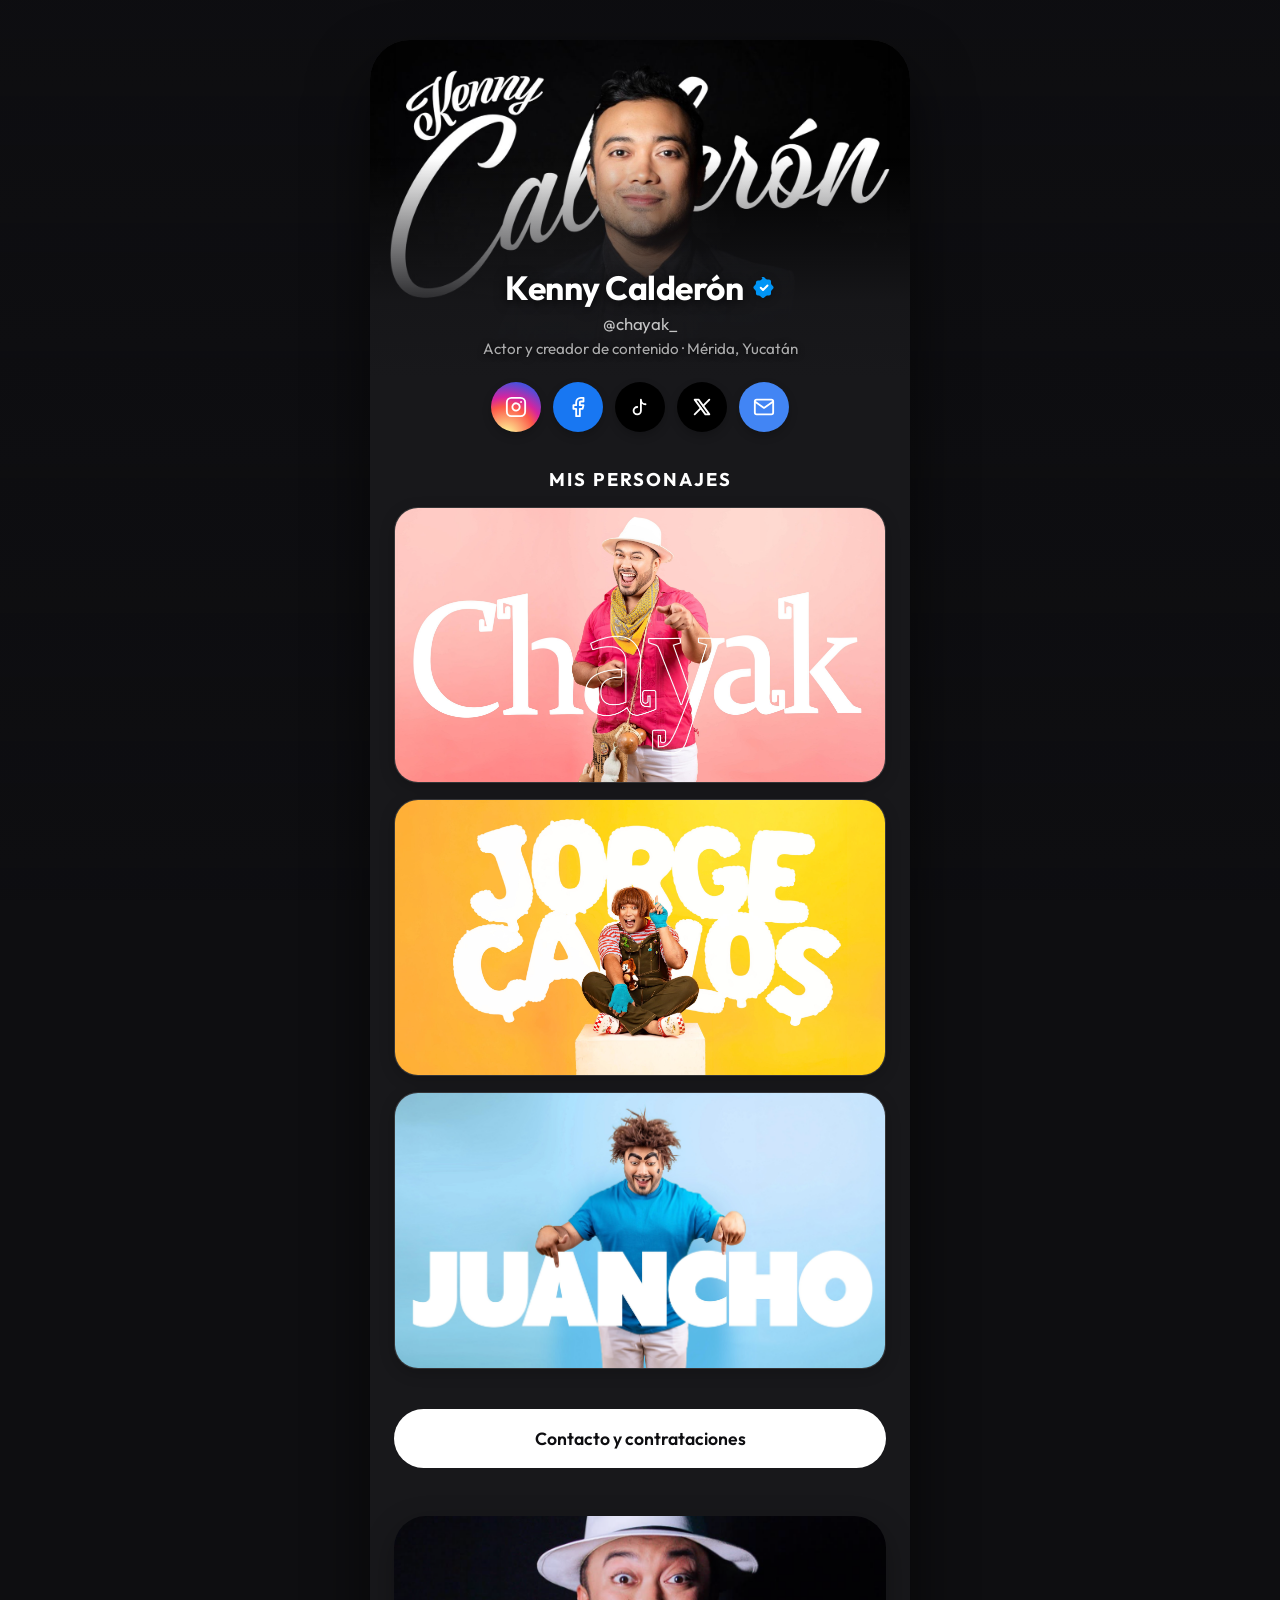
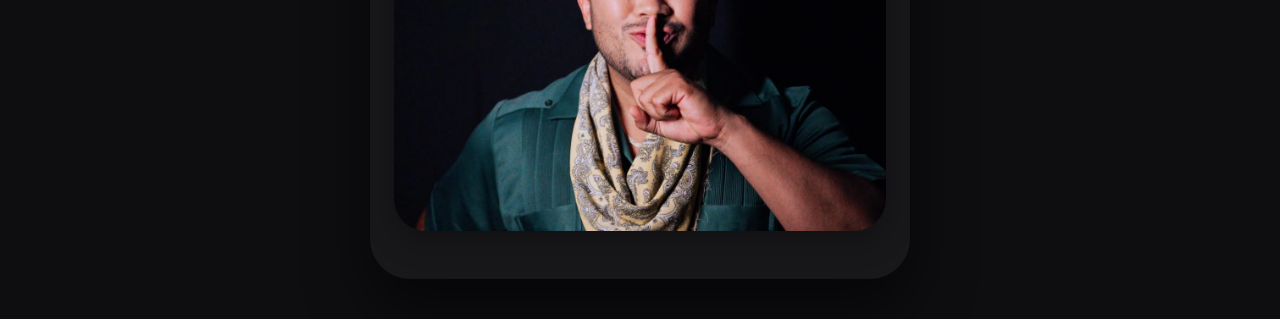
==== index.html @ c3acc72b "Primera versión de LandingKenny" ====
<!DOCTYPE html>
<html lang="es">

<head>
    <meta charset="UTF-8">
    <meta name="viewport" content="width=device-width, initial-scale=1.0">
    <title>Kenny Calderón - Actor</title>
    <meta name="description"
        content="Kenny Calderón, actor de Mérida, Yucatán. Conoce a sus personajes: Chayak, Jorge Carlos y Juancho.">
    <link rel="stylesheet" href="style.css">
</head>

<body>
    <div class="background-blur"></div>
    <div class="background-overlay"></div>

    <main class="container">
        <!-- Portada -->
        <header class="hero">
            <div class="hero-image-container">
                <img src="images/kenny.jpeg" alt="Kenny Calderón" class="hero-image">
                <div class="hero-gradient"></div>
                <div class="hero-text">
                    <h1>
                        Kenny Calderón
                        <span class="verified-badge" title="Verificado" aria-label="Verificado">
                            <svg viewBox="0 0 24 24" fill="none" xmlns="http://www.w3.org/2000/svg">
                                <path fill-rule="evenodd" clip-rule="evenodd"
                                    d="M10.521 2.623a2.1 2.1 0 012.958 0l1.192 1.18c.414.41.98.643 1.564.643h1.684a2.1 2.1 0 012.1 2.1v1.684c0 .584.233 1.15.643 1.564l1.18 1.192a2.1 2.1 0 010 2.958l-1.18 1.192a2.215 2.215 0 00-.643 1.564v1.684a2.1 2.1 0 01-2.1 2.1h-1.684a2.215 2.215 0 00-1.564.643l-1.192 1.18a2.1 2.1 0 01-2.958 0l-1.192-1.18a2.215 2.215 0 00-1.564-.643H7.042a2.1 2.1 0 01-2.1-2.1v-1.684a2.215 2.215 0 00-.643-1.564l-1.18-1.192a2.1 2.1 0 010-2.958l1.18-1.192a2.215 2.215 0 00.643-1.564V7.547a2.1 2.1 0 012.1-2.1h1.684c.584 0 1.15-.233 1.564-.643l1.192-1.18z"
                                    fill="#0095F6" />
                                <path d="M9.75 12.75l2.25 2.25 4.5-4.5" stroke="#ffffff" stroke-width="2"
                                    stroke-linecap="round" stroke-linejoin="round" />
                            </svg>
                        </span>
                    </h1>
                    <a href="https://www.instagram.com/chayak_/" target="_blank" rel="noopener noreferrer"
                        class="hero-handle">@chayak_</a>
                    <p class="hero-subtitle">Actor y creador de contenido &middot; Mérida, Yucatán</p>
                </div>
            </div>
        </header>

        <!-- Redes y Contacto -->
        <div class="content-wrapper">
            <section class="social-links" aria-label="Redes sociales">
                <a href="https://www.instagram.com/chayak_/" target="_blank" rel="noopener noreferrer"
                    aria-label="Instagram" class="social-icon instagram">
                    <svg viewBox="0 0 24 24" fill="none" stroke="currentColor" stroke-width="2" stroke-linecap="round"
                        stroke-linejoin="round">
                        <rect x="2" y="2" width="20" height="20" rx="5" ry="5"></rect>
                        <path d="M16 11.37A4 4 0 1 1 12.63 8 4 4 0 0 1 16 11.37z"></path>
                        <line x1="17.5" y1="6.5" x2="17.51" y2="6.5"></line>
                    </svg>
                </a>
                <a href="https://www.facebook.com/kenny.calderon.71" target="_blank" rel="noopener noreferrer"
                    aria-label="Facebook" class="social-icon facebook">
                    <svg viewBox="0 0 24 24" fill="none" stroke="currentColor" stroke-width="2" stroke-linecap="round"
                        stroke-linejoin="round">
                        <path d="M18 2h-3a5 5 0 0 0-5 5v3H7v4h3v8h4v-8h3l1-4h-4V7a1 1 0 0 1 1-1h3z"></path>
                    </svg>
                </a>
                <a href="https://www.tiktok.com/@chayak_" target="_blank" rel="noopener noreferrer" aria-label="TikTok"
                    class="social-icon tiktok">
                    <svg viewBox="0 0 24 24" fill="none" stroke="currentColor" stroke-width="2" stroke-linecap="round"
                        stroke-linejoin="round">
                        <path d="M9 12a4 4 0 1 0 4 4V4a5 5 0 0 0 5 5"></path>
                    </svg>
                </a>
                <a href="https://x.com/chayak_" target="_blank" rel="noopener noreferrer" aria-label="X (Twitter)"
                    class="social-icon x-twitter">
                    <svg viewBox="0 0 24 24" fill="none" stroke="currentColor" stroke-width="2" stroke-linecap="round"
                        stroke-linejoin="round">
                        <path d="M4 4l11.733 16h4.267l-11.733 -16z"></path>
                        <path d="M4 20l6.768 -6.768m2.46 -2.46l6.772 -6.772"></path>
                    </svg>
                </a>
                <a href="mailto:kenny.calderon.rodriguez53@gmail.com" aria-label="Correo electrónico"
                    class="social-icon email">
                    <svg viewBox="0 0 24 24" fill="none" stroke="currentColor" stroke-width="2" stroke-linecap="round"
                        stroke-linejoin="round">
                        <path d="M4 4h16c1.1 0 2 .9 2 2v12c0 1.1-.9 2-2 2H4c-1.1 0-2-.9-2-2V6c0-1.1.9-2 2-2z"></path>
                        <polyline points="22,6 12,13 2,6"></polyline>
                    </svg>
                </a>
            </section>


            <!-- Personajes -->
            <section class="characters">
                <h2>Mis personajes</h2>

                <div class="character-list">
                    <!-- Chayak -->
                    <a href="chayak.html" class="character-card chayak-card" aria-label="Ver personaje Chayak">
                        <img src="images/chayak.jpeg" alt="Chayak" class="character-image chayak-image">
                        <div class="chayak-shine"></div>
                    </a>

                    <!-- Jorge Carlos -->
                    <a href="jorgecarlos.html" class="character-card" aria-label="Ver personaje Jorge Carlos">
                        <img src="images/jorgecarlos.jpeg" alt="Jorge Carlos" class="character-image">
                    </a>

                    <!-- Juancho -->
                    <a href="juancho.html" class="character-card" aria-label="Ver personaje Juancho">
                        <img src="images/juancho.jpeg" alt="Juancho" class="character-image">
                    </a>
                </div>
            </section>

            <!-- Contacto profesional -->
            <section class="contact-section">
                <a href="mailto:kenny.calderon.rodriguez53@gmail.com" class="btn-primary">Contacto y contrataciones</a>
            </section>


            <!-- Imagen Final -->
            <div class="final-image">
                <img src="images/papelera/final.JPEG" alt="Cierre">
            </div>
        </div>
    </main>


    <script src="script.js"></script>
</body>

</html>
---- style.css ----
@import url('https://fonts.googleapis.com/css2?family=Outfit:wght@300;400;600;700&family=Permanent+Marker&display=swap');

:root {
    --bg-color: #0e0e11;
    --container-bg: #18181b;
    --card-bg: rgba(255, 255, 255, 0.05);
    --card-border: rgba(255, 255, 255, 0.08);
    --text-primary: #ffffff;
    --text-secondary: rgba(255, 255, 255, 0.65);
    --transition-smooth: 0.3s cubic-bezier(0.4, 0, 0.2, 1);
}

* {
    margin: 0;
    padding: 0;
    box-sizing: border-box;
}

body {
    font-family: 'Outfit', sans-serif;
    background-color: var(--bg-color);
    color: var(--text-primary);
    min-height: 100vh;
    display: flex;
    justify-content: center;
    position: relative;
    overflow-x: hidden;
    -webkit-font-smoothing: antialiased;
}

/* Background effects */
.background-blur {
    position: fixed;
    top: -10%;
    left: -10%;
    width: 120%;
    height: 120%;
    background-image: url('images/principal.png');
    background-size: cover;
    background-position: center;
    filter: blur(80px) saturate(120%);
    opacity: 0.35;
    z-index: -2;
    transform: scale(1.1);
}

.background-overlay {
    position: fixed;
    top: 0;
    left: 0;
    width: 100%;
    height: 100%;
    background: linear-gradient(to bottom, rgba(14, 14, 17, 0.45), rgba(14, 14, 17, 0.95));
    z-index: -1;
}

.container {
    width: 100%;
    max-width: 540px;
    padding: 0;
    margin: 40px 0;
    display: flex;
    flex-direction: column;
    z-index: 1;
    background-color: var(--container-bg);
    border-radius: 40px;
    overflow: hidden;
    box-shadow: 0 30px 60px rgba(0, 0, 0, 0.6);
}

@media (max-width: 600px) {
    .container {
        margin: 0;
        border-radius: 0;
        min-height: 100vh;
    }
}

.content-wrapper {
    padding: 0 24px 48px;
    display: flex;
    flex-direction: column;
    gap: 32px;
}

/* Hero Section */
.hero {
    position: relative;
    width: 100%;
    animation: fadeUp 0.8s ease-out;
}

.hero-image-container {
    position: relative;
    width: 100%;
    aspect-ratio: 16 / 10;
    background-color: var(--container-bg);
    overflow: hidden;
}

.hero-image {
    width: 100%;
    height: 100%;
    object-fit: cover;
    object-position: center top;
    display: block;
}

/* Difuminado hacia el fondo gris carbón del contenedor, estilo Anna Malygon */
.hero-gradient {
    position: absolute;
    bottom: 0;
    left: 0;
    width: 100%;
    height: 65%;
    background: linear-gradient(
        to top,
        var(--container-bg) 0%,
        rgba(24, 24, 27, 0.92) 35%,
        rgba(24, 24, 27, 0.45) 70%,
        transparent 100%
    );
    pointer-events: none;
    z-index: 2;
}

.hero-text {
    position: absolute;
    bottom: 0;
    left: 0;
    width: 100%;
    padding: 24px 20px 20px;
    text-align: center;
    z-index: 3;
    display: flex;
    flex-direction: column;
    align-items: center;
}

.hero-text h1 {
    font-size: 2.1rem;
    font-weight: 700;
    margin-bottom: 2px;
    letter-spacing: -0.5px;
    text-shadow: 0 2px 12px rgba(0,0,0,0.8);
    display: inline-flex;
    align-items: center;
    justify-content: center;
    gap: 8px;
    flex-wrap: wrap;
}

.hero-handle {
    font-size: 1.05rem;
    color: rgba(255, 255, 255, 0.75);
    text-decoration: none;
    margin-top: 2px;
    margin-bottom: 5px;
    font-weight: 400;
    letter-spacing: -0.2px;
    transition: var(--transition-smooth);
}

.hero-handle:hover {
    color: #ffffff;
    opacity: 1;
}

.hero-subtitle {
    font-size: 0.95rem;
    color: var(--text-secondary);
    font-weight: 400;
    text-shadow: 0 1px 6px rgba(0,0,0,0.8);
}

.verified-badge {
    display: inline-flex;
    align-items: center;
    justify-content: center;
    vertical-align: middle;
    flex-shrink: 0;
}

.verified-badge svg {
    width: 24px;
    height: 24px;
    display: block;
    filter: drop-shadow(0 2px 4px rgba(0, 0, 0, 0.3));
}

@media (max-width: 420px) {
    .hero-text h1 {
        font-size: 1.85rem;
    }
    .verified-badge svg {
        width: 20px;
        height: 20px;
    }
}

/* Social Links */
.social-links {
    display: flex;
    justify-content: center;
    gap: 12px;
    padding: 4px 0;
    animation: fadeUp 0.8s ease-out 0.15s both;
}

.social-icon {
    display: flex;
    align-items: center;
    justify-content: center;
    width: 50px;
    height: 50px;
    border-radius: 50%;
    color: #ffffff;
    text-decoration: none;
    transition: var(--transition-smooth);
    box-shadow: 0 4px 10px rgba(0,0,0,0.2);
}

.social-icon.instagram {
    background: radial-gradient(circle at 30% 107%, #fdf497 0%, #fdf497 5%, #fd5949 45%,#d6249f 60%,#285AEB 90%);
}

.social-icon.facebook {
    background: #1877F2;
}

.social-icon.tiktok {
    background: #000000;
}

.social-icon.x-twitter {
    background: #000000;
}

.social-icon.email {
    background: #4285F4;
}

.social-icon svg {
    width: 22px;
    height: 22px;
}

@media (hover: hover) and (pointer: fine) {
    .social-icon:hover {
        transform: translateY(-4px);
        box-shadow: 0 6px 15px rgba(0,0,0,0.3);
    }
}

/* Characters Section */
.characters {
    display: flex;
    flex-direction: column;
    gap: 16px;
    animation: fadeUp 0.8s ease-out 0.3s both;
}

.characters h2 {
    font-size: 1.15rem;
    font-weight: 700;
    color: #ffffff;
    text-align: center;
    text-transform: uppercase;
    letter-spacing: 2px;
    padding-left: 0;
}

.character-list {
    display: grid;
    gap: 16px;
}

.character-card {
    position: relative;
    border-radius: 24px;
    overflow: hidden;
    aspect-ratio: 16 / 9; /* Proporción uniforme para todas las tarjetas */
    background: var(--card-bg);
    border: 1px solid var(--card-border);
    transition: var(--transition-smooth);
    cursor: pointer;
    box-shadow: 0 4px 15px rgba(0,0,0,0.2);
    display: block;
}

.character-image {
    width: 100%;
    height: 100%;
    object-fit: cover;
    object-position: center 10%;
    opacity: 1; /* Fotos nítidas sin oscurecimiento */
    transition: var(--transition-smooth);
}

.character-card:hover {
    transform: translateY(-4px);
    box-shadow: 0 10px 25px rgba(0, 0, 0, 0.4);
    border-color: rgba(255, 255, 255, 0.15);
}

.character-card:hover .character-image {
    transform: scale(1.03);
}

/* Brillo lento cada 2 segundos para Chayak */
.chayak-image {
    animation: chayakGlowPulse 2s infinite ease-in-out;
}

.chayak-shine {
    position: absolute;
    top: 0;
    left: -130%;
    width: 65%;
    height: 100%;
    background: linear-gradient(
        105deg,
        transparent 0%,
        rgba(255, 255, 255, 0.05) 20%,
        rgba(255, 255, 255, 0.45) 50%,
        rgba(255, 255, 255, 0.05) 80%,
        transparent 100%
    );
    transform: skewX(-24deg);
    pointer-events: none;
    z-index: 2;
    animation: chayakShineSweep 2s infinite cubic-bezier(0.4, 0, 0.2, 1);
}

@keyframes chayakShineSweep {
    0% {
        left: -130%;
        opacity: 0;
    }
    15% {
        opacity: 0.9;
    }
    65% {
        left: 150%;
        opacity: 0.9;
    }
    75%, 100% {
        left: 150%;
        opacity: 0;
    }
}

@keyframes chayakGlowPulse {
    0%, 100% {
        filter: brightness(1);
    }
    35% {
        filter: brightness(1.18) contrast(1.05) drop-shadow(0 0 16px rgba(255, 235, 180, 0.35));
    }
    65% {
        filter: brightness(1);
    }
}

/* About Section */
.about-section {
    display: flex;
    flex-direction: column;
    gap: 8px;
    animation: fadeUp 0.8s ease-out 0.2s both;
    padding: 8px 8px 16px;
}

.about-section h2 {
    font-size: 1rem;
    font-weight: 600;
    color: var(--text-secondary);
    text-transform: uppercase;
    letter-spacing: 1.5px;
}

.about-section p {
    font-size: 1rem;
    line-height: 1.7;
    color: var(--text-secondary);
    font-weight: 300;
}

/* Final Image */
.final-image {
    animation: fadeUp 0.8s ease-out 0.5s both;
    border-radius: 32px;
    overflow: hidden;
    box-shadow: 0 10px 30px rgba(0,0,0,0.3);
    margin-top: 16px;
}

.final-image img {
    width: 100%;
    display: block;
}

/* Contact Section */
.contact-section {
    margin-top: 8px;
    animation: fadeUp 0.8s ease-out 0.45s both;
}

.btn-primary {
    display: block;
    width: 100%;
    padding: 18px;
    background: var(--text-primary);
    color: var(--bg-color);
    text-align: center;
    text-decoration: none;
    border-radius: 100px;
    font-weight: 600;
    font-size: 1.1rem;
    transition: var(--transition-smooth);
}

@media (hover: hover) and (pointer: fine) {
    .btn-primary:hover {
        transform: scale(1.02);
        box-shadow: 0 8px 24px rgba(255, 255, 255, 0.2);
        background: #f0f0f0;
    }
}

.btn-primary:active {
    transform: scale(0.98);
}

/* Animations */
@keyframes fadeUp {
    from {
        opacity: 0;
        transform: translateY(20px);
    }
    to {
        opacity: 1;
        transform: translateY(0);
    }
}

/* Reduced Motion */
@media (prefers-reduced-motion: reduce) {
    * {
        animation: none !important;
        transition: none !important;
    }
    .chayak-shine {
        display: none !important;
    }
    .background-blur {
        transform: none;
    }
}

/* ===== Character Page Styles ===== */

/* Character-specific background blurs */
.character-bg-chayak {
    background-image: url('images/chayak.JPEG');
}

.character-bg-jorgecarlos {
    background-image: url('images/jorgecarlos.JPG');
}

.character-bg-juancho {
    background-image: url('images/image2.png');
}

/* Back button */
.character-page-header {
    position: absolute;
    top: 0;
    left: 0;
    z-index: 10;
    padding: 20px;
}

.back-button {
    display: flex;
    align-items: center;
    justify-content: center;
    width: 44px;
    height: 44px;
    border-radius: 50%;
    background: rgba(0, 0, 0, 0.5);
    backdrop-filter: blur(10px);
    -webkit-backdrop-filter: blur(10px);
    color: #fff;
    text-decoration: none;
    transition: var(--transition-smooth);
    border: 1px solid rgba(255, 255, 255, 0.1);
}

.back-button svg {
    width: 20px;
    height: 20px;
}

.back-button:hover {
    background: rgba(255, 255, 255, 0.15);
    transform: translateX(-3px);
}

/* Character Hero */
.character-hero {
    position: relative;
    width: 100%;
    aspect-ratio: 3 / 4;
    max-height: 500px;
    overflow: hidden;
}

.character-hero-image {
    width: 100%;
    height: 100%;
    object-fit: cover;
    object-position: center 20%;
    display: block;
}

/* Sin difuminado negro en las fotos de personajes */
.character-hero-gradient {
    display: none;
}

.character-hero-text {
    position: absolute;
    bottom: 0;
    left: 0;
    width: 100%;
    padding: 32px 24px 24px;
    text-align: center;
}

.character-name {
    font-size: 3rem;
    font-weight: 700;
    letter-spacing: -1px;
    text-shadow: 0 4px 20px rgba(0, 0, 0, 0.8);
    line-height: 1.1;
}

/* Character accent colors */
.character-name.chayak-accent {
    font-family: 'Permanent Marker', cursive;
    color: #FFEA00;
    text-shadow:
        -2px -2px 0 var(--container-bg),
         2px -2px 0 var(--container-bg),
        -2px  2px 0 var(--container-bg),
         2px  2px 0 var(--container-bg),
         0 4px 20px rgba(0, 0, 0, 0.8);
    transform: rotate(-2deg);
}

.character-name.jorgecarlos-accent {
    font-family: 'Outfit', sans-serif;
    background: linear-gradient(135deg, #64b4ff, #a78bfa);
    -webkit-background-clip: text;
    -webkit-text-fill-color: transparent;
    background-clip: text;
}

.character-name.juancho-accent {
    font-family: 'Permanent Marker', cursive;
    color: #50dc78;
    text-shadow:
        -2px -2px 0 #0d2818,
         2px -2px 0 #0d2818,
        -2px  2px 0 #0d2818,
         2px  2px 0 #0d2818;
    transform: rotate(2deg);
}

/* Character Content */
.character-content {
    padding: 8px 24px 48px;
    display: flex;
    flex-direction: column;
    gap: 32px;
}

.character-bio h2,
.character-gallery h2 {
    font-size: 1rem;
    font-weight: 600;
    color: var(--text-secondary);
    text-transform: uppercase;
    letter-spacing: 1.5px;
    margin-bottom: 12px;
}

.character-bio p {
    font-size: 1.1rem;
    line-height: 1.7;
    color: var(--text-secondary);
    font-weight: 300;
}

/* Gallery Grid */
.gallery-grid {
    display: grid;
    grid-template-columns: 1fr 1fr;
    gap: 12px;
}

.gallery-grid img {
    width: 100%;
    border-radius: 16px;
    object-fit: cover;
    aspect-ratio: 1;
    opacity: 1;
    transition: var(--transition-smooth);
    border: 1px solid var(--card-border);
}

.gallery-grid img:first-child:last-child {
    grid-column: 1 / -1;
    aspect-ratio: 16 / 9;
}

.gallery-grid img:hover {
    opacity: 1;
    transform: scale(1.02);
}

.character-back {
    margin-top: 8px;
}

/* Ensure character-card as <a> tag retains proper styling */
a.character-card {
    text-decoration: none;
    color: inherit;
    display: block;
}
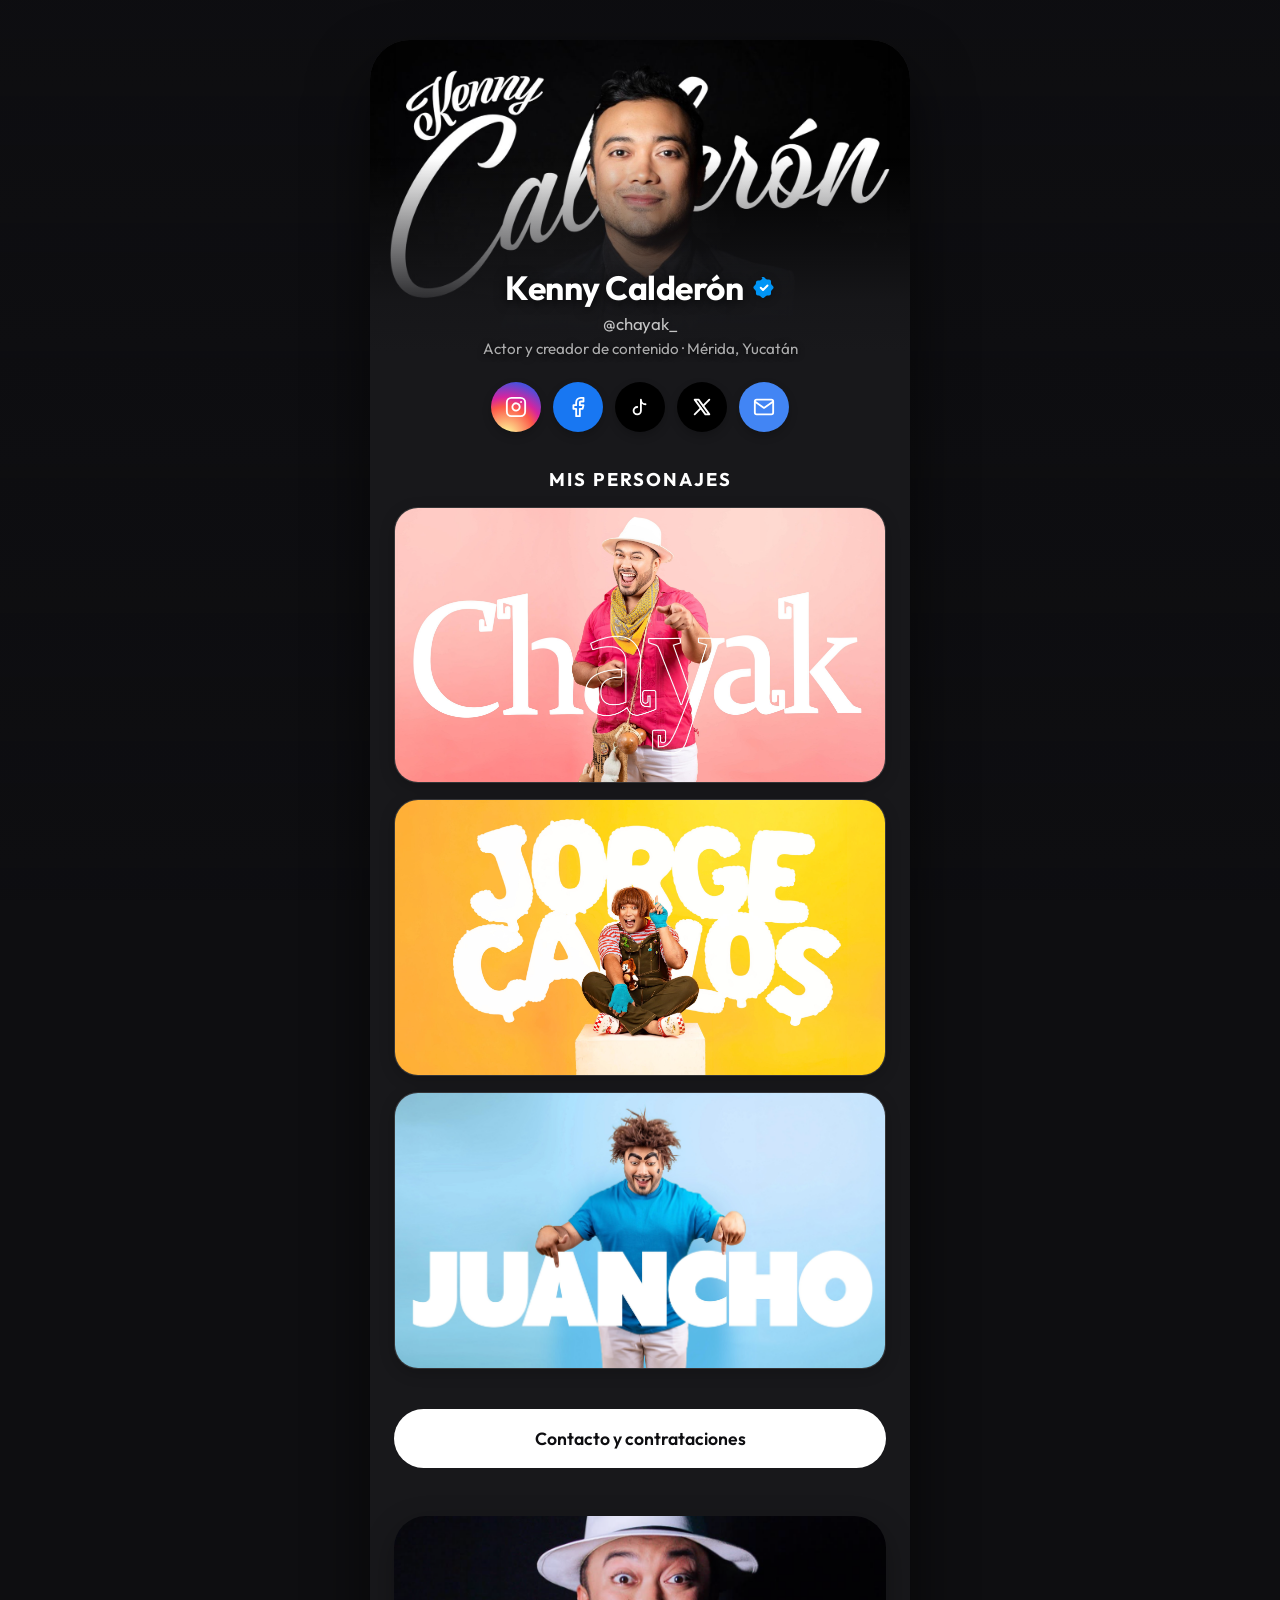
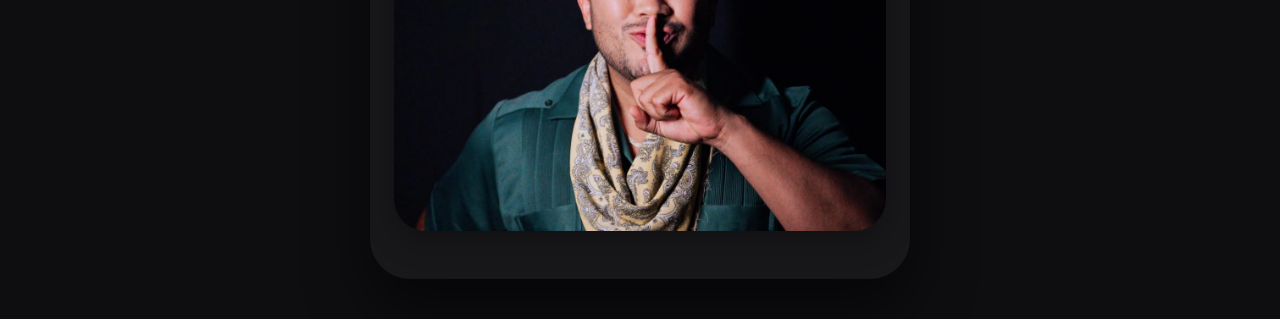
==== commit be421514: "Fix mobile hero seam and share character shine effect" ====
--- a/index.html
+++ b/index.html
@@ -91,9 +91,8 @@
 
                 <div class="character-list">
                     <!-- Chayak -->
-                    <a href="chayak.html" class="character-card chayak-card" aria-label="Ver personaje Chayak">
-                        <img src="images/chayak.jpeg" alt="Chayak" class="character-image chayak-image">
-                        <div class="chayak-shine"></div>
+                    <a href="chayak.html" class="character-card" aria-label="Ver personaje Chayak">
+                        <img src="images/chayak.jpeg" alt="Chayak" class="character-image">
                     </a>
 
                     <!-- Jorge Carlos -->
@@ -125,4 +124,4 @@
     <script src="script.js"></script>
 </body>
 
-</html>+</html>
--- a/style.css
+++ b/style.css
@@ -87,6 +87,7 @@
 .hero {
     position: relative;
     width: 100%;
+    background-color: var(--container-bg);
     animation: fadeUp 0.8s ease-out;
 }
 
@@ -104,6 +105,9 @@
     object-fit: cover;
     object-position: center top;
     display: block;
+    /* Fundir también la foto para evitar una costura al redondear píxeles en móvil. */
+    -webkit-mask-image: linear-gradient(to bottom, #000 75%, transparent 100%);
+    mask-image: linear-gradient(to bottom, #000 75%, transparent 100%);
 }
 
 /* Difuminado hacia el fondo gris carbón del contenedor, estilo Anna Malygon */
@@ -116,6 +120,7 @@
     background: linear-gradient(
         to top,
         var(--container-bg) 0%,
+        var(--container-bg) 12%,
         rgba(24, 24, 27, 0.92) 35%,
         rgba(24, 24, 27, 0.45) 70%,
         transparent 100%
@@ -307,12 +312,15 @@
     transform: scale(1.03);
 }
 
-/* Brillo lento cada 2 segundos para Chayak */
-.chayak-image {
-    animation: chayakGlowPulse 2s infinite ease-in-out;
-}
-
-.chayak-shine {
+/* Mismo brillo cada 2 segundos en las tarjetas y portadas de los personajes. */
+.character-image,
+.character-hero-image {
+    animation: characterGlowPulse 2s infinite ease-in-out;
+}
+
+.character-card::after,
+.character-hero::after {
+    content: '';
     position: absolute;
     top: 0;
     left: -130%;
@@ -329,10 +337,10 @@
     transform: skewX(-24deg);
     pointer-events: none;
     z-index: 2;
-    animation: chayakShineSweep 2s infinite cubic-bezier(0.4, 0, 0.2, 1);
-}
-
-@keyframes chayakShineSweep {
+    animation: characterShineSweep 2s infinite cubic-bezier(0.4, 0, 0.2, 1);
+}
+
+@keyframes characterShineSweep {
     0% {
         left: -130%;
         opacity: 0;
@@ -350,7 +358,7 @@
     }
 }
 
-@keyframes chayakGlowPulse {
+@keyframes characterGlowPulse {
     0%, 100% {
         filter: brightness(1);
     }
@@ -450,7 +458,14 @@
         animation: none !important;
         transition: none !important;
     }
-    .chayak-shine {
+    .character-image,
+    .character-hero-image,
+    .character-card::after,
+    .character-hero::after {
+        animation: none !important;
+    }
+    .character-card::after,
+    .character-hero::after {
         display: none !important;
     }
     .background-blur {
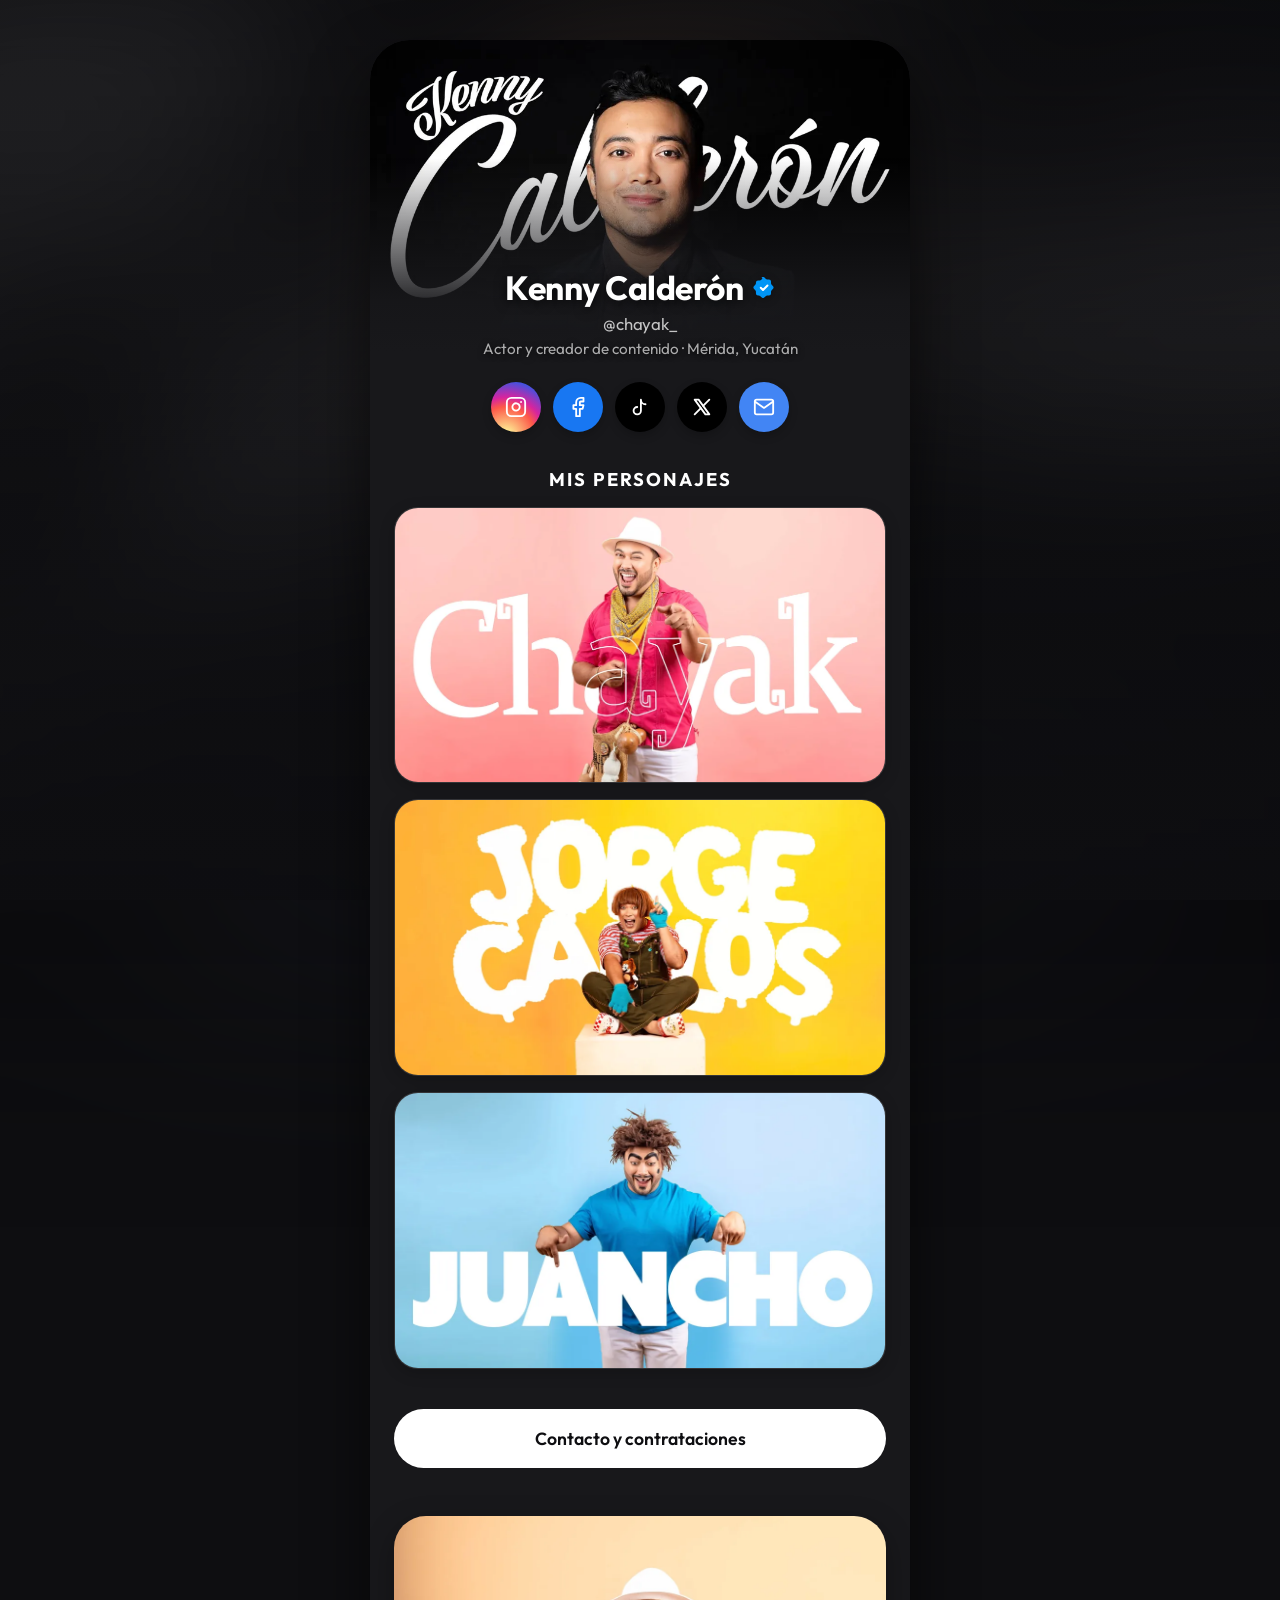
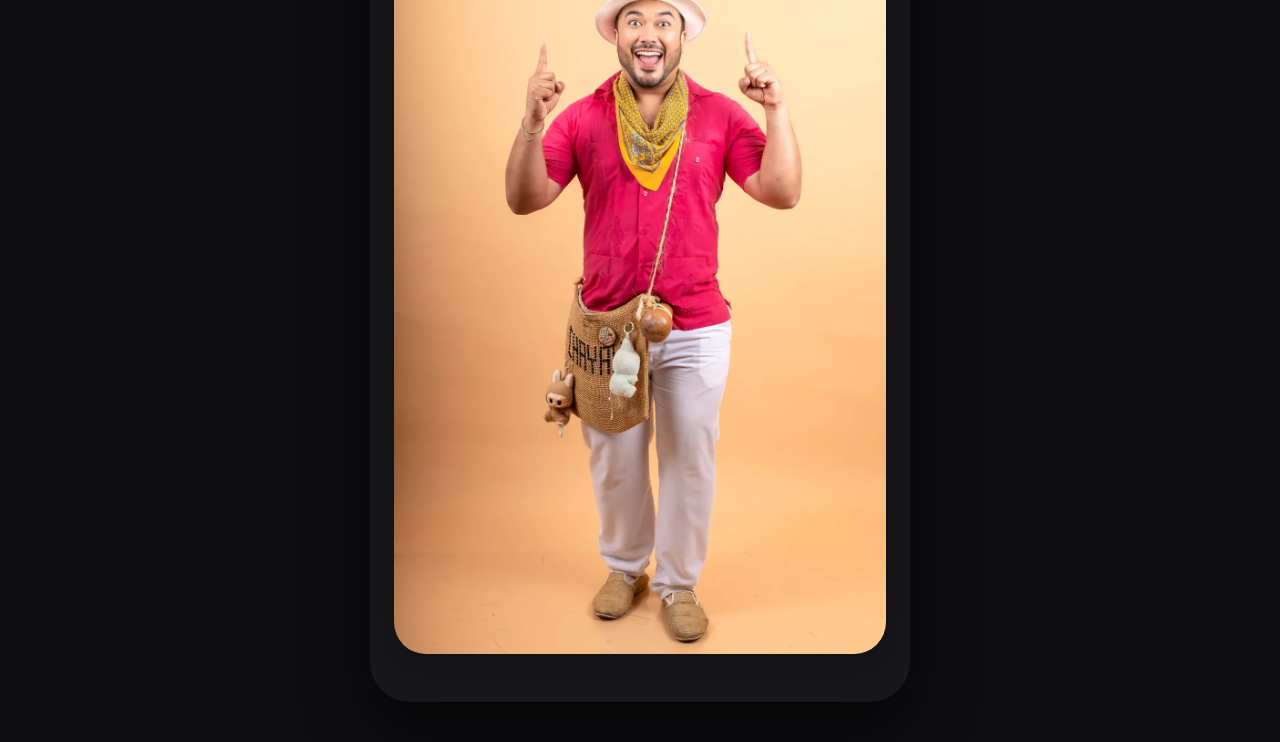
==== commit 574201d9: "Optimize responsive images and prioritize above-the-fold loading" ====
--- a/index.html
+++ b/index.html
@@ -18,7 +18,10 @@
         <!-- Portada -->
         <header class="hero">
             <div class="hero-image-container">
-                <img src="images/kenny.jpeg" alt="Kenny Calderón" class="hero-image">
+                <img src="images/optimized/kenny-480.webp"
+                    srcset="images/optimized/kenny-480.webp 480w, images/optimized/kenny-1080.webp 1080w"
+                    sizes="(max-width: 540px) 100vw, 540px" width="1600" height="843"
+                    loading="eager" decoding="async" fetchpriority="high" alt="Kenny Calderón" class="hero-image">
                 <div class="hero-gradient"></div>
                 <div class="hero-text">
                     <h1>
@@ -92,17 +95,26 @@
                 <div class="character-list">
                     <!-- Chayak -->
                     <a href="chayak.html" class="character-card" aria-label="Ver personaje Chayak">
-                        <img src="images/chayak.jpeg" alt="Chayak" class="character-image">
+                        <img src="images/optimized/chayak-480.webp"
+                    srcset="images/optimized/chayak-480.webp 480w, images/optimized/chayak-1080.webp 1080w"
+                    sizes="(max-width: 540px) calc(100vw - 48px), 492px" width="4160" height="2184"
+                    loading="lazy" decoding="async" alt="Chayak" class="character-image">
                     </a>
 
                     <!-- Jorge Carlos -->
                     <a href="jorgecarlos.html" class="character-card" aria-label="Ver personaje Jorge Carlos">
-                        <img src="images/jorgecarlos.jpeg" alt="Jorge Carlos" class="character-image">
+                        <img src="images/optimized/jorgecarlos-480.webp"
+                    srcset="images/optimized/jorgecarlos-480.webp 480w, images/optimized/jorgecarlos-1080.webp 1080w"
+                    sizes="(max-width: 540px) calc(100vw - 48px), 492px" width="4160" height="2167"
+                    loading="lazy" decoding="async" alt="Jorge Carlos" class="character-image">
                     </a>
 
                     <!-- Juancho -->
                     <a href="juancho.html" class="character-card" aria-label="Ver personaje Juancho">
-                        <img src="images/juancho.jpeg" alt="Juancho" class="character-image">
+                        <img src="images/optimized/juancho-480.webp"
+                    srcset="images/optimized/juancho-480.webp 480w, images/optimized/juancho-1080.webp 1080w"
+                    sizes="(max-width: 540px) calc(100vw - 48px), 492px" width="4160" height="2227"
+                    loading="lazy" decoding="async" alt="Juancho" class="character-image">
                     </a>
                 </div>
             </section>
@@ -115,7 +127,10 @@
 
             <!-- Imagen Final -->
             <div class="final-image">
-                <img src="images/papelera/final.JPEG" alt="Cierre">
+                <img src="images/optimized/final-480.webp"
+                    srcset="images/optimized/final-480.webp 480w, images/optimized/final-1080.webp 1080w"
+                    sizes="(max-width: 540px) calc(100vw - 48px), 492px" width="3499" height="5249"
+                    loading="lazy" decoding="async" alt="Cierre">
             </div>
         </div>
     </main>
--- a/style.css
+++ b/style.css
@@ -35,7 +35,7 @@
     left: -10%;
     width: 120%;
     height: 120%;
-    background-image: url('images/principal.png');
+    background-image: url('images/optimized/kenny-bg.webp');
     background-size: cover;
     background-position: center;
     filter: blur(80px) saturate(120%);
@@ -405,6 +405,7 @@
 
 .final-image img {
     width: 100%;
+    height: auto;
     display: block;
 }
 
@@ -477,15 +478,15 @@
 
 /* Character-specific background blurs */
 .character-bg-chayak {
-    background-image: url('images/chayak.JPEG');
+    background-image: url('images/optimized/chayak-portrait-bg.webp');
 }
 
 .character-bg-jorgecarlos {
-    background-image: url('images/jorgecarlos.JPG');
+    background-image: url('images/optimized/jorgecarlos-portrait-bg.webp');
 }
 
 .character-bg-juancho {
-    background-image: url('images/image2.png');
+    background-image: url('images/optimized/juancho-portrait-bg.webp');
 }
 
 /* Back button */
@@ -612,11 +613,17 @@
     margin-bottom: 12px;
 }
 
-.character-bio p {
+.character-bio p,
+.character-bio ul {
     font-size: 1.1rem;
     line-height: 1.7;
     color: var(--text-secondary);
     font-weight: 300;
+}
+
+.character-bio ul {
+    margin-top: 12px;
+    padding-inline-start: 1.25em;
 }
 
 /* Gallery Grid */
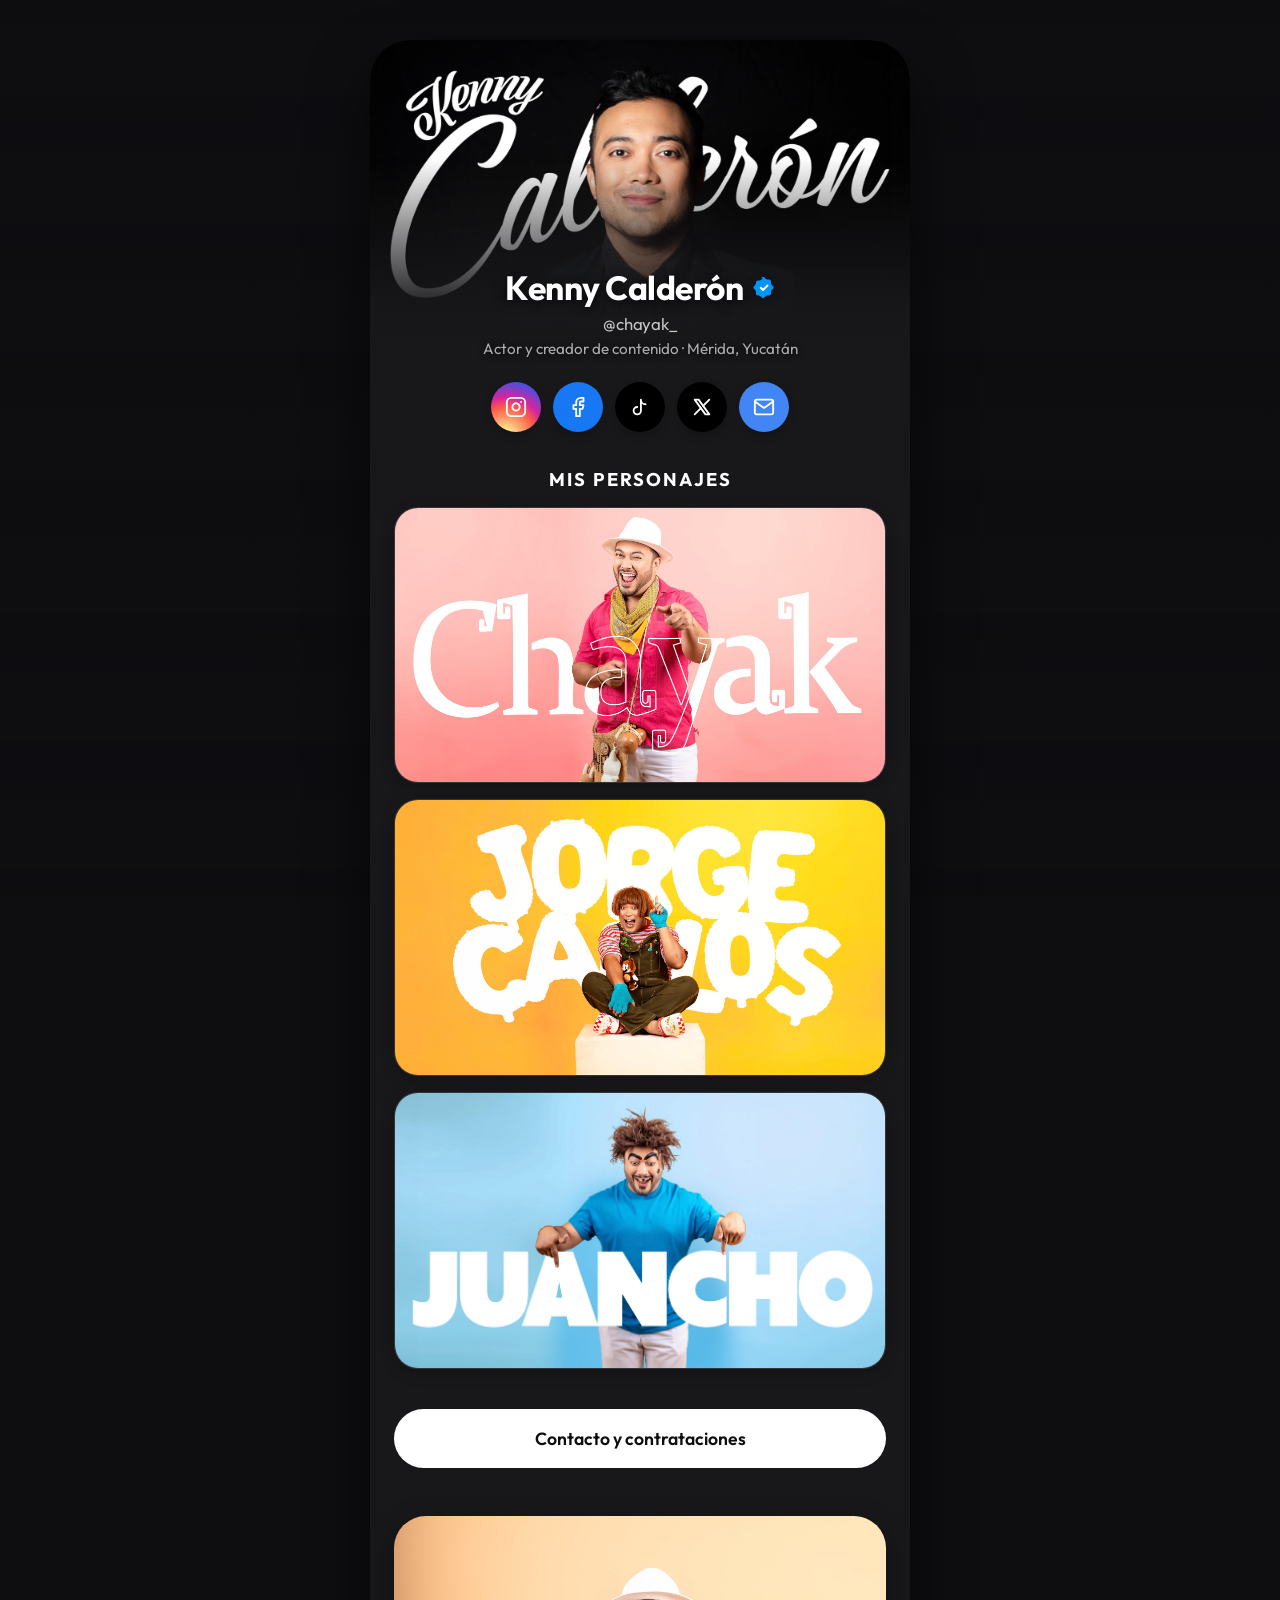
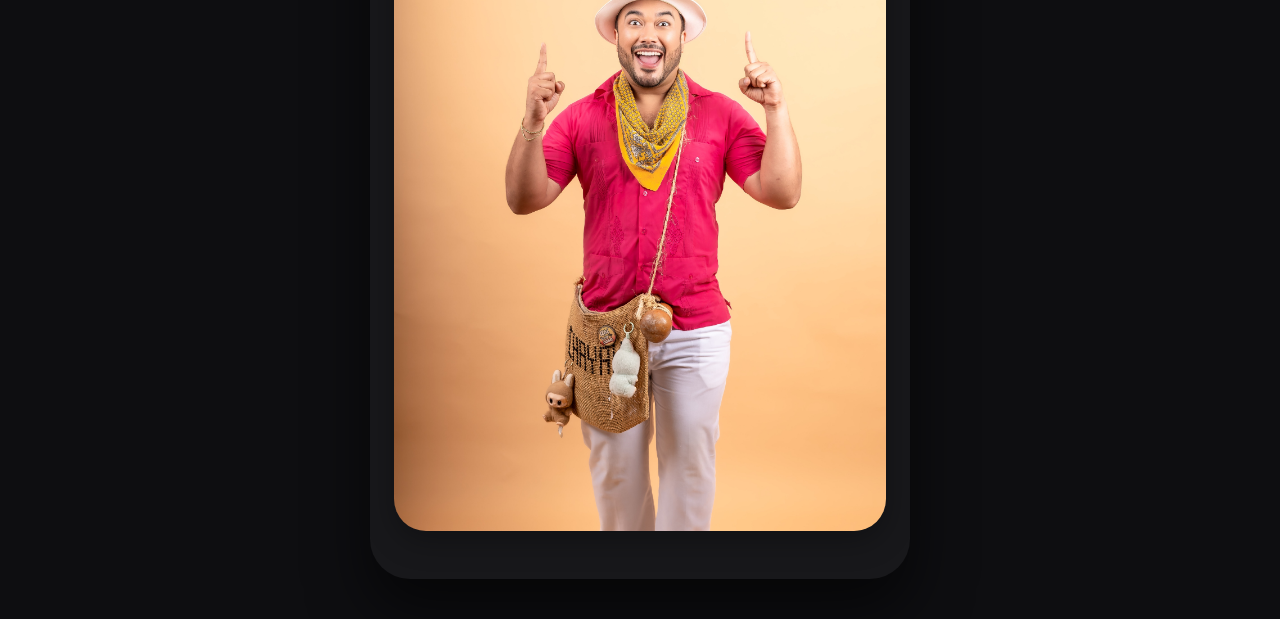
==== commit 48aa7bd3: "Agrega favicon al sistema" ====
--- a/index.html
+++ b/index.html
@@ -8,6 +8,7 @@
     <meta name="description"
         content="Kenny Calderón, actor de Mérida, Yucatán. Conoce a sus personajes: Chayak, Jorge Carlos y Juancho.">
     <link rel="stylesheet" href="style.css">
+    <link rel="icon" type="image/png" href="images/favicon.png">
 </head>
 
 <body>
@@ -18,10 +19,7 @@
         <!-- Portada -->
         <header class="hero">
             <div class="hero-image-container">
-                <img src="images/optimized/kenny-480.webp"
-                    srcset="images/optimized/kenny-480.webp 480w, images/optimized/kenny-1080.webp 1080w"
-                    sizes="(max-width: 540px) 100vw, 540px" width="1600" height="843"
-                    loading="eager" decoding="async" fetchpriority="high" alt="Kenny Calderón" class="hero-image">
+                <img src="images/kenny.jpeg" alt="Kenny Calderón" class="hero-image">
                 <div class="hero-gradient"></div>
                 <div class="hero-text">
                     <h1>
@@ -95,26 +93,17 @@
                 <div class="character-list">
                     <!-- Chayak -->
                     <a href="chayak.html" class="character-card" aria-label="Ver personaje Chayak">
-                        <img src="images/optimized/chayak-480.webp"
-                    srcset="images/optimized/chayak-480.webp 480w, images/optimized/chayak-1080.webp 1080w"
-                    sizes="(max-width: 540px) calc(100vw - 48px), 492px" width="4160" height="2184"
-                    loading="lazy" decoding="async" alt="Chayak" class="character-image">
+                        <img src="images/chayak.jpeg" alt="Chayak" class="character-image">
                     </a>
 
                     <!-- Jorge Carlos -->
                     <a href="jorgecarlos.html" class="character-card" aria-label="Ver personaje Jorge Carlos">
-                        <img src="images/optimized/jorgecarlos-480.webp"
-                    srcset="images/optimized/jorgecarlos-480.webp 480w, images/optimized/jorgecarlos-1080.webp 1080w"
-                    sizes="(max-width: 540px) calc(100vw - 48px), 492px" width="4160" height="2167"
-                    loading="lazy" decoding="async" alt="Jorge Carlos" class="character-image">
+                        <img src="images/jorgecarlos.jpeg" alt="Jorge Carlos" class="character-image">
                     </a>
 
                     <!-- Juancho -->
                     <a href="juancho.html" class="character-card" aria-label="Ver personaje Juancho">
-                        <img src="images/optimized/juancho-480.webp"
-                    srcset="images/optimized/juancho-480.webp 480w, images/optimized/juancho-1080.webp 1080w"
-                    sizes="(max-width: 540px) calc(100vw - 48px), 492px" width="4160" height="2227"
-                    loading="lazy" decoding="async" alt="Juancho" class="character-image">
+                        <img src="images/juancho.jpeg" alt="Juancho" class="character-image">
                     </a>
                 </div>
             </section>
@@ -127,10 +116,7 @@
 
             <!-- Imagen Final -->
             <div class="final-image">
-                <img src="images/optimized/final-480.webp"
-                    srcset="images/optimized/final-480.webp 480w, images/optimized/final-1080.webp 1080w"
-                    sizes="(max-width: 540px) calc(100vw - 48px), 492px" width="3499" height="5249"
-                    loading="lazy" decoding="async" alt="Cierre">
+                <img src="images/papelera/final.JPEG" alt="Cierre">
             </div>
         </div>
     </main>
@@ -139,4 +125,4 @@
     <script src="script.js"></script>
 </body>
 
-</html>
+</html>
--- a/style.css
+++ b/style.css
@@ -35,7 +35,7 @@
     left: -10%;
     width: 120%;
     height: 120%;
-    background-image: url('images/optimized/kenny-bg.webp');
+    background-image: url('images/principal.png');
     background-size: cover;
     background-position: center;
     filter: blur(80px) saturate(120%);
@@ -396,6 +396,7 @@
 
 /* Final Image */
 .final-image {
+    aspect-ratio: 4 / 5;
     animation: fadeUp 0.8s ease-out 0.5s both;
     border-radius: 32px;
     overflow: hidden;
@@ -405,7 +406,9 @@
 
 .final-image img {
     width: 100%;
-    height: auto;
+    height: 100%;
+    object-fit: cover;
+    object-position: center top;
     display: block;
 }
 
@@ -478,15 +481,15 @@
 
 /* Character-specific background blurs */
 .character-bg-chayak {
-    background-image: url('images/optimized/chayak-portrait-bg.webp');
+    background-image: url('images/chayak.JPEG');
 }
 
 .character-bg-jorgecarlos {
-    background-image: url('images/optimized/jorgecarlos-portrait-bg.webp');
+    background-image: url('images/jorgecarlos.JPG');
 }
 
 .character-bg-juancho {
-    background-image: url('images/optimized/juancho-portrait-bg.webp');
+    background-image: url('images/image2.png');
 }
 
 /* Back button */
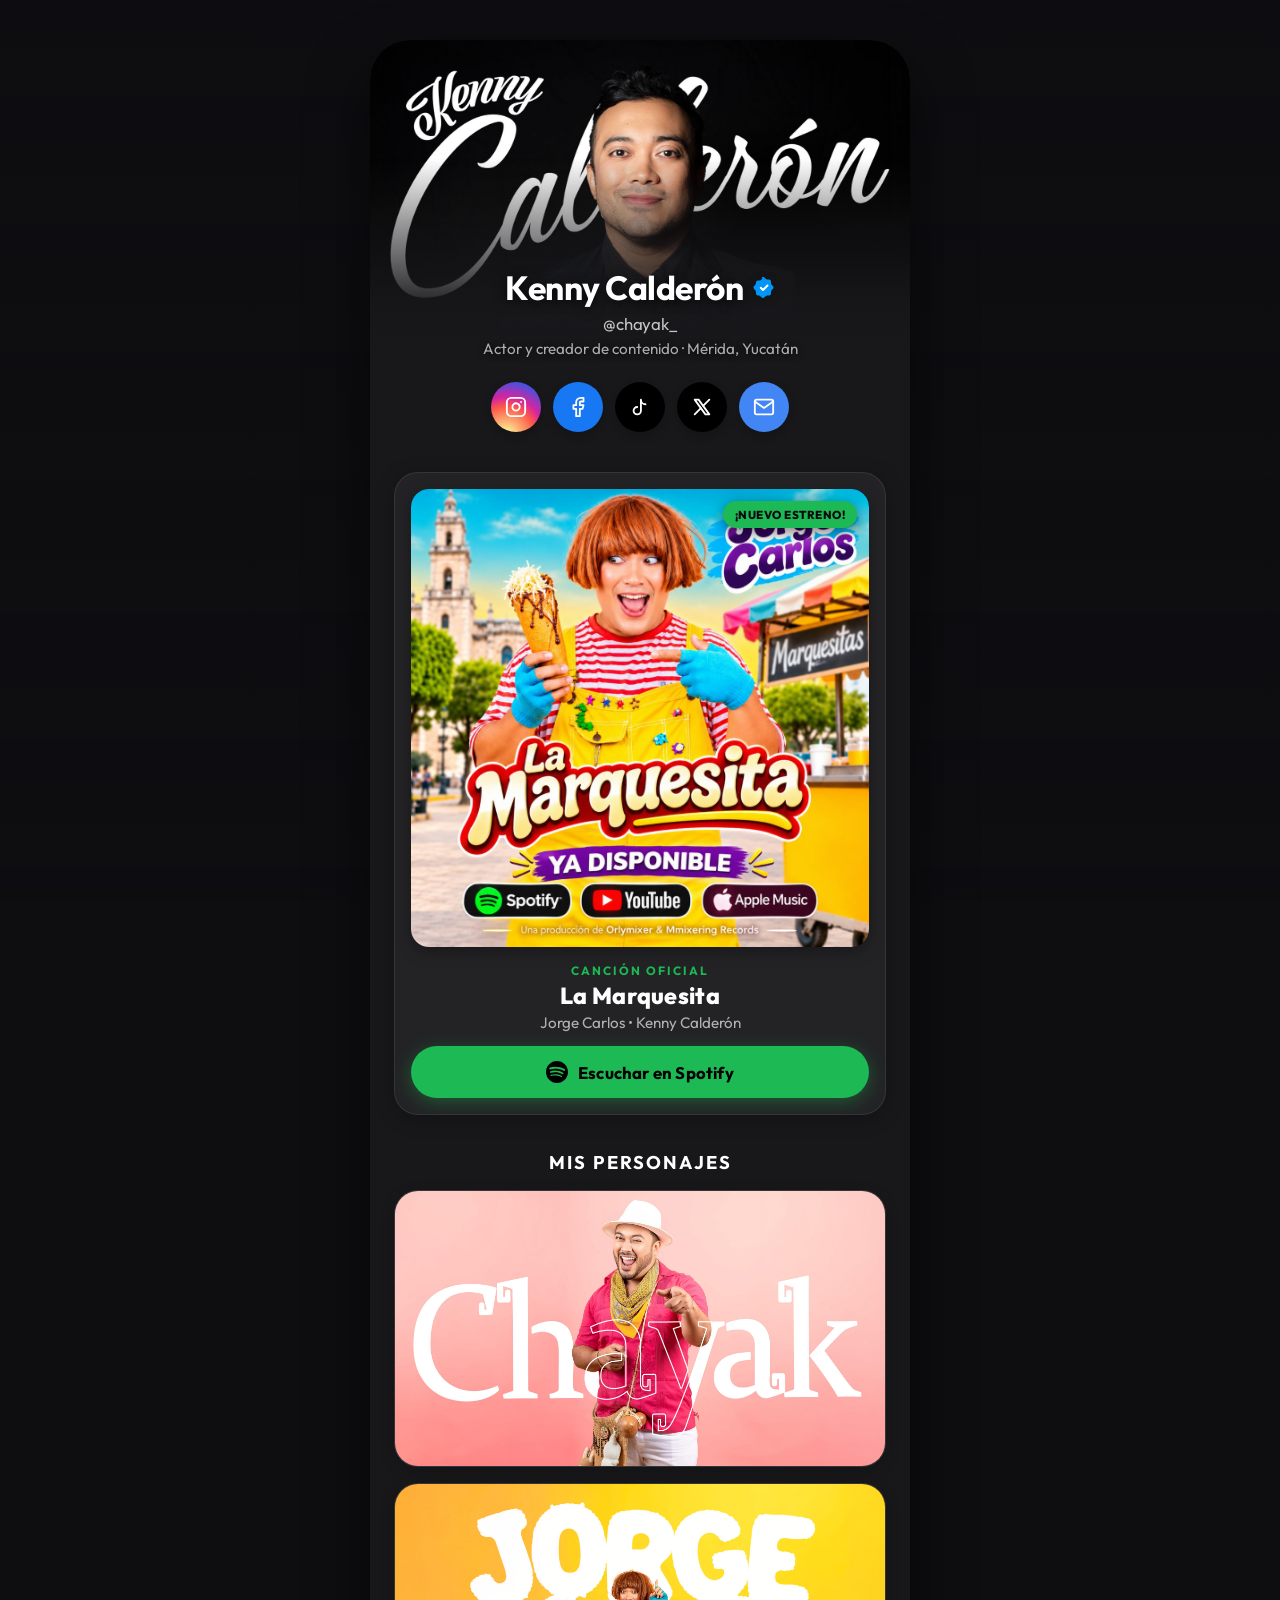
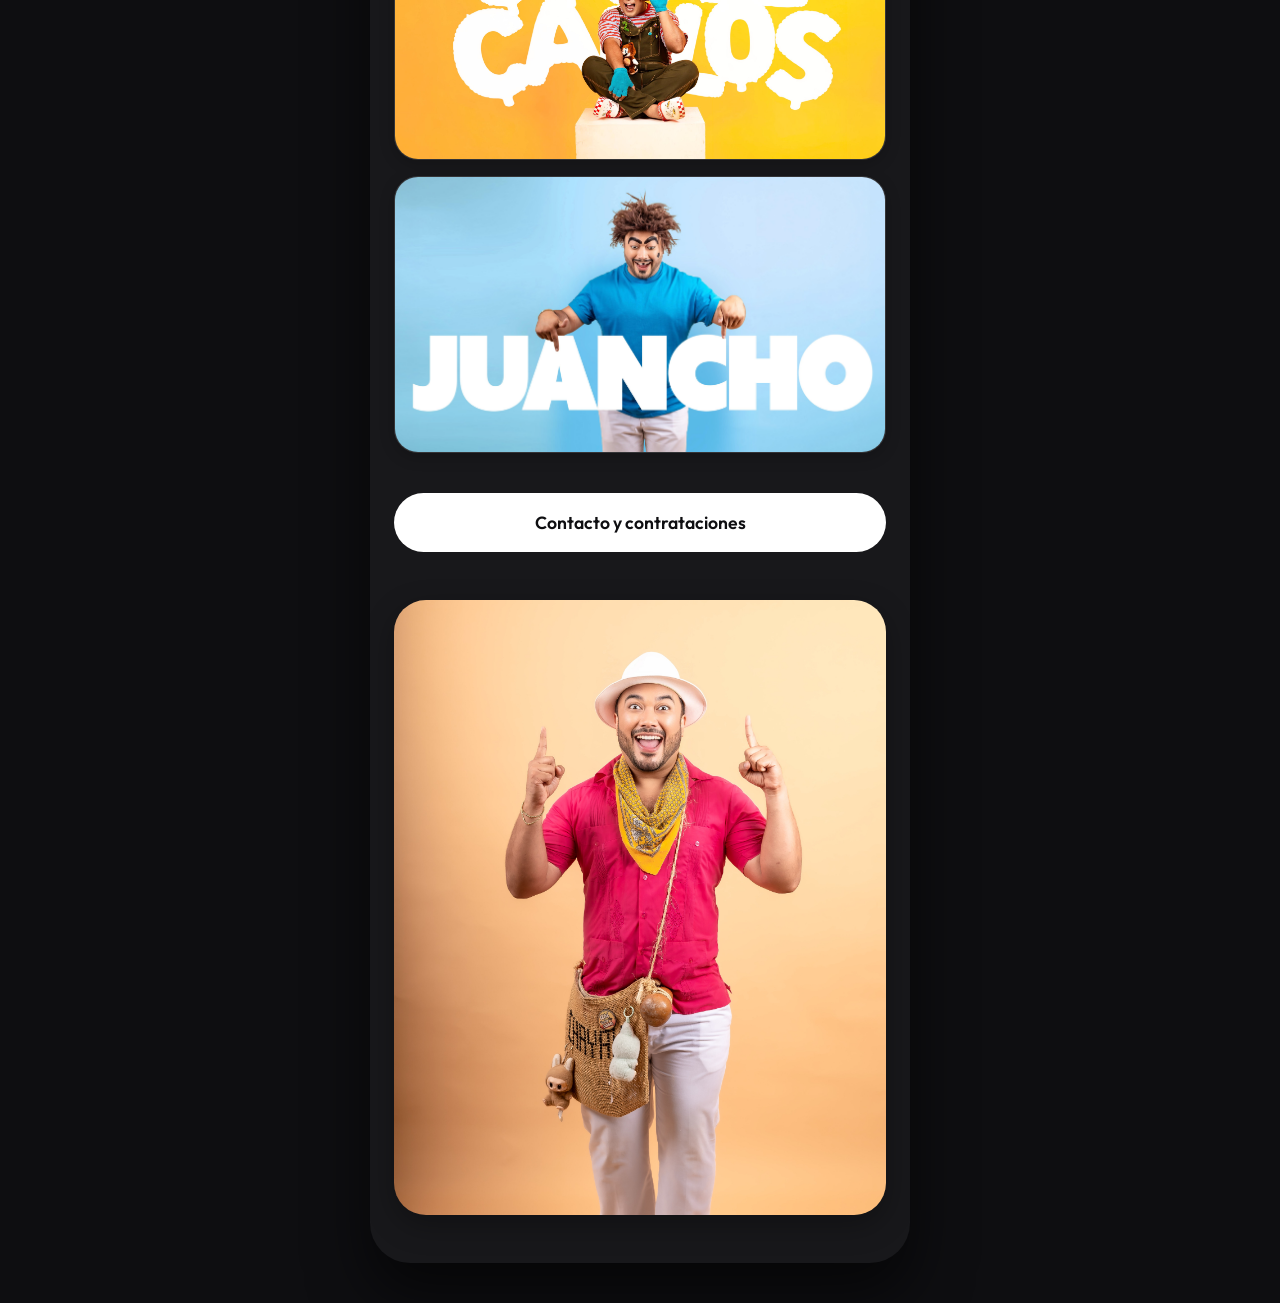
==== commit 98020918: "Agrega seccion y boton para escuchar la nueva cancion La Marquesita en Spotify" ====
--- a/index.html
+++ b/index.html
@@ -85,6 +85,29 @@
                 </a>
             </section>
 
+            <!-- Nueva Canción -->
+            <section class="music-release" aria-label="Nueva canción">
+                <div class="music-card">
+                    <div class="music-cover-wrapper">
+                        <img src="images/la-marquesita.jpg" alt="Portada de La Marquesita - Jorge Carlos" class="music-cover">
+                        <span class="music-badge">¡Nuevo estreno!</span>
+                    </div>
+                    <div class="music-details">
+                        <div class="music-meta">
+                            <span class="music-tag">Canción Oficial</span>
+                            <h3 class="music-title">La Marquesita</h3>
+                            <p class="music-artist">Jorge Carlos &bull; Kenny Calderón</p>
+                        </div>
+                        <a href="https://open.spotify.com/intl-es/album/6hmIFrj4JzrEbHjd3d1Y57?si=TpGg4qC7SEG5OGNJLL8u7w"
+                            target="_blank" rel="noopener noreferrer" class="btn-spotify" aria-label="Escuchar La Marquesita en Spotify">
+                            <svg viewBox="0 0 24 24" fill="currentColor" class="spotify-icon" aria-hidden="true">
+                                <path d="M12 0C5.373 0 0 5.373 0 12s5.373 12 12 12 12-5.373 12-12S18.627 0 12 0zm5.498 17.306c-.218.358-.684.473-1.042.256-2.857-1.745-6.453-2.14-10.688-1.173-.41.094-.816-.162-.91-.572-.094-.41.162-.816.572-.91 4.636-1.06 8.604-.61 11.812 1.357.358.217.474.684.256 1.042zm1.468-3.262c-.274.447-.859.59-1.306.316-3.27-2.01-8.256-2.593-12.124-1.418-.501.152-1.031-.133-1.183-.635-.152-.502.133-1.032.635-1.184 4.417-1.34 9.914-.687 13.662 1.615.447.274.59.859.316 1.306zm.126-3.41c-3.92-2.328-10.38-2.543-14.113-1.41-.6.182-1.236-.162-1.418-.762-.182-.6.162-1.236.762-1.418 4.29-1.302 11.418-1.05 15.938 1.633.54.32.716 1.026.396 1.566-.32.54-1.025.717-1.565.391z"/>
+                            </svg>
+                            <span>Escuchar en Spotify</span>
+                        </a>
+                    </div>
+                </div>
+            </section>
 
             <!-- Personajes -->
             <section class="characters">
--- a/style.css
+++ b/style.css
@@ -255,6 +255,151 @@
         transform: translateY(-4px);
         box-shadow: 0 6px 15px rgba(0,0,0,0.3);
     }
+}
+
+/* Music Release Section */
+.music-release {
+    animation: fadeUp 0.8s ease-out 0.25s both;
+    margin: 4px 0;
+}
+
+.music-card {
+    background: var(--card-bg);
+    border: 1px solid var(--card-border);
+    border-radius: 24px;
+    padding: 16px;
+    display: flex;
+    flex-direction: column;
+    gap: 16px;
+    box-shadow: 0 4px 20px rgba(0, 0, 0, 0.25);
+    transition: var(--transition-smooth);
+    position: relative;
+    overflow: hidden;
+}
+
+.music-card:hover {
+    border-color: rgba(30, 215, 96, 0.35);
+    box-shadow: 0 8px 30px rgba(30, 215, 96, 0.12);
+}
+
+.music-cover-wrapper {
+    position: relative;
+    border-radius: 18px;
+    overflow: hidden;
+    aspect-ratio: 1 / 1;
+    background: #000;
+    box-shadow: 0 4px 16px rgba(0, 0, 0, 0.35);
+}
+
+.music-cover {
+    width: 100%;
+    height: 100%;
+    object-fit: cover;
+    display: block;
+    transition: transform 0.4s ease;
+}
+
+.music-card:hover .music-cover {
+    transform: scale(1.02);
+}
+
+.music-badge {
+    position: absolute;
+    top: 12px;
+    right: 12px;
+    background: #1DB954;
+    color: #0b0b0f;
+    font-size: 0.72rem;
+    font-weight: 800;
+    letter-spacing: 0.5px;
+    padding: 6px 12px;
+    border-radius: 100px;
+    box-shadow: 0 4px 14px rgba(0, 0, 0, 0.5);
+    display: inline-flex;
+    align-items: center;
+    gap: 4px;
+    text-transform: uppercase;
+    animation: pulseBadge 2.2s infinite ease-in-out;
+}
+
+@keyframes pulseBadge {
+    0%, 100% {
+        transform: scale(1);
+        box-shadow: 0 4px 12px rgba(29, 185, 84, 0.4);
+    }
+    50% {
+        transform: scale(1.05);
+        box-shadow: 0 4px 18px rgba(29, 185, 84, 0.7);
+    }
+}
+
+.music-details {
+    display: flex;
+    flex-direction: column;
+    gap: 14px;
+}
+
+.music-meta {
+    text-align: center;
+}
+
+.music-tag {
+    font-size: 0.75rem;
+    font-weight: 700;
+    text-transform: uppercase;
+    letter-spacing: 2px;
+    color: #1DB954;
+    display: block;
+    margin-bottom: 4px;
+}
+
+.music-title {
+    font-size: 1.45rem;
+    font-weight: 800;
+    color: #ffffff;
+    margin: 0;
+    letter-spacing: 0.3px;
+    line-height: 1.2;
+}
+
+.music-artist {
+    font-size: 0.95rem;
+    color: var(--text-secondary);
+    margin: 4px 0 0 0;
+    font-weight: 400;
+}
+
+.btn-spotify {
+    display: flex;
+    align-items: center;
+    justify-content: center;
+    gap: 10px;
+    background: #1DB954;
+    color: #000000 !important;
+    text-decoration: none;
+    padding: 15px 24px;
+    border-radius: 100px;
+    font-weight: 700;
+    font-size: 1.05rem;
+    letter-spacing: 0.2px;
+    transition: var(--transition-smooth);
+    box-shadow: 0 4px 18px rgba(29, 185, 84, 0.35);
+}
+
+.btn-spotify:hover {
+    background: #1ed760;
+    transform: translateY(-2px);
+    box-shadow: 0 8px 25px rgba(29, 185, 84, 0.55);
+}
+
+.btn-spotify:active {
+    transform: scale(0.98);
+}
+
+.spotify-icon {
+    width: 22px;
+    height: 22px;
+    flex-shrink: 0;
 }
 
 /* Characters Section */
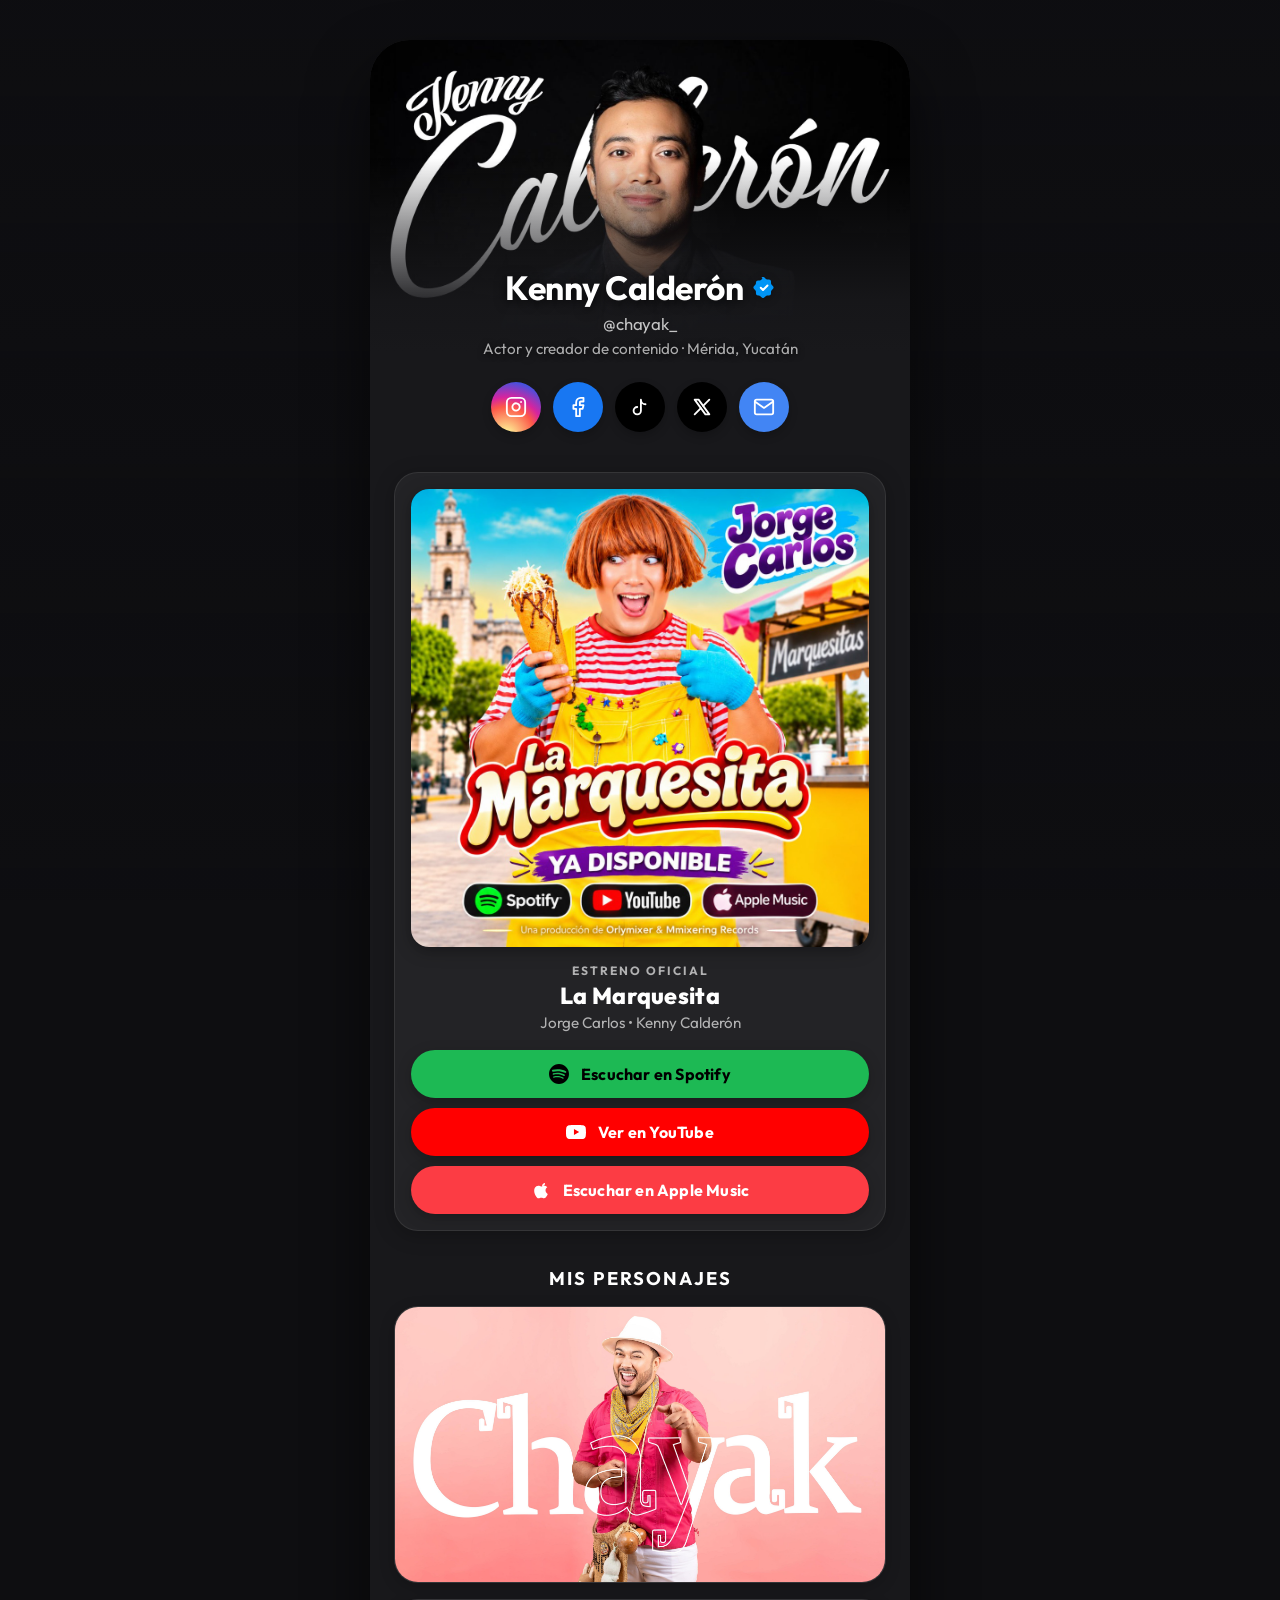
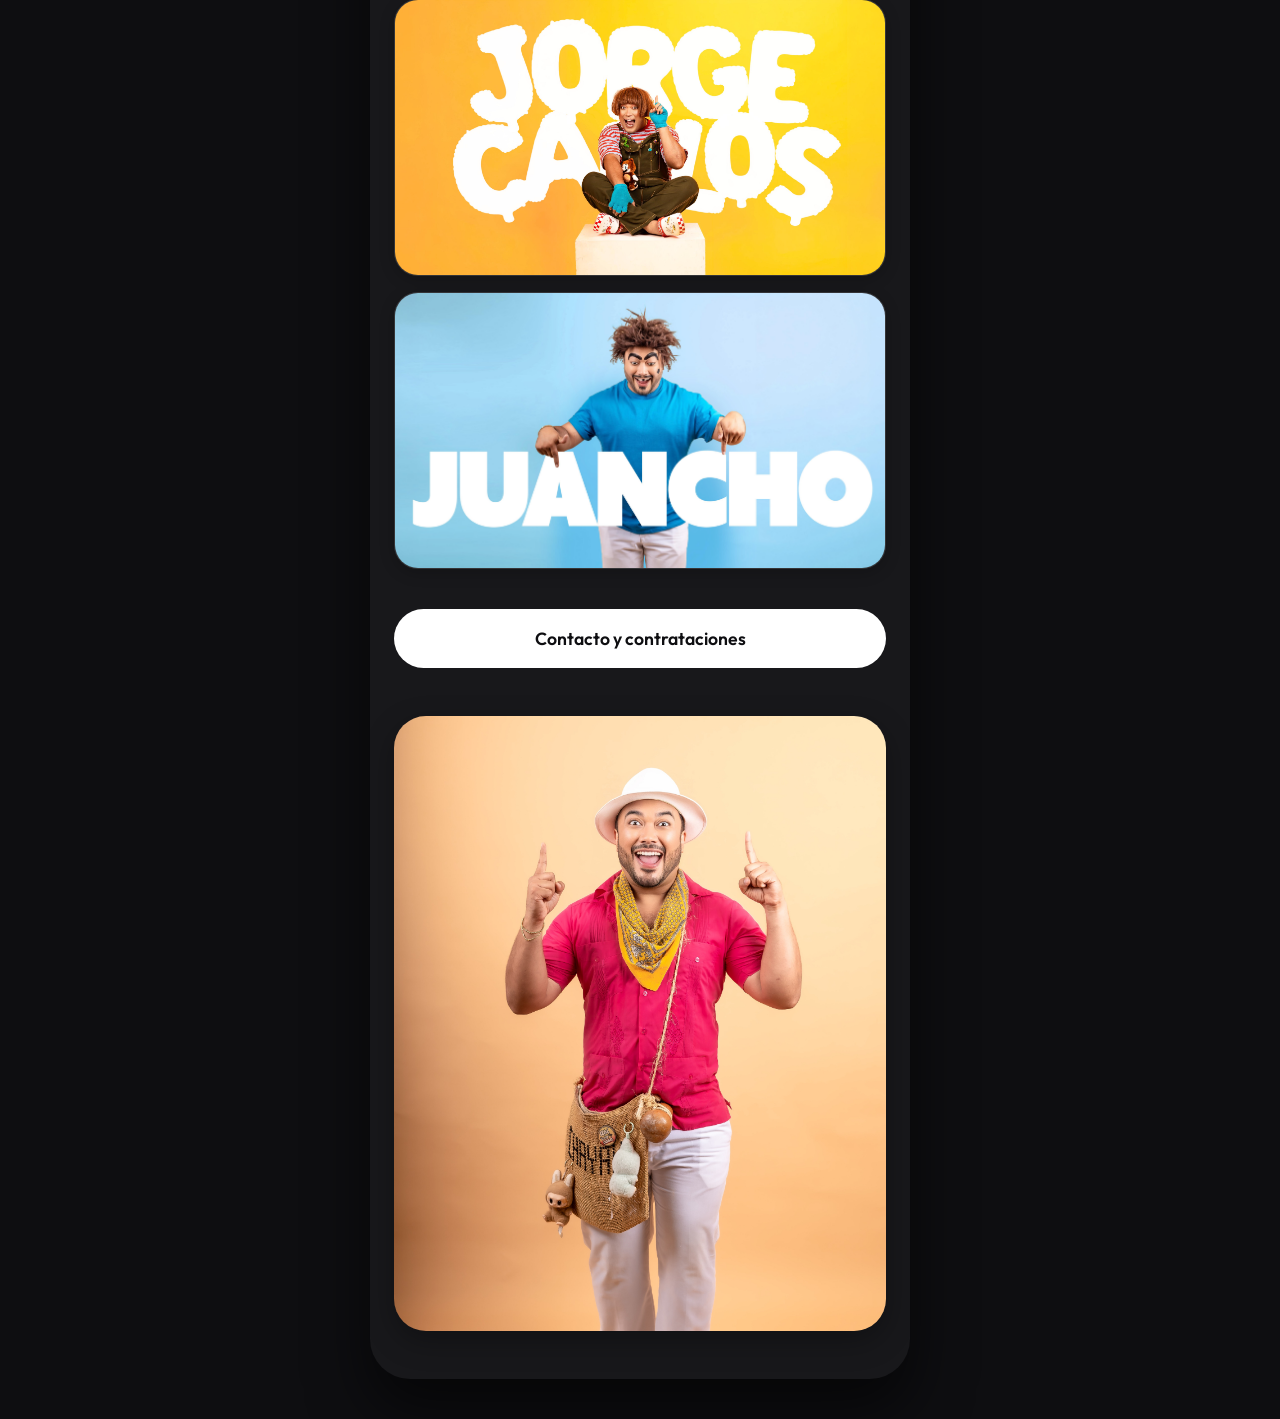
==== commit 0d054d18: "Agrega enlaces de YouTube y Apple Music y retira linea verde en portada musical" ====
--- a/index.html
+++ b/index.html
@@ -90,21 +90,36 @@
                 <div class="music-card">
                     <div class="music-cover-wrapper">
                         <img src="images/la-marquesita.jpg" alt="Portada de La Marquesita - Jorge Carlos" class="music-cover">
-                        <span class="music-badge">¡Nuevo estreno!</span>
                     </div>
                     <div class="music-details">
                         <div class="music-meta">
-                            <span class="music-tag">Canción Oficial</span>
+                            <span class="music-tag">Estreno oficial</span>
                             <h3 class="music-title">La Marquesita</h3>
                             <p class="music-artist">Jorge Carlos &bull; Kenny Calderón</p>
                         </div>
-                        <a href="https://open.spotify.com/intl-es/album/6hmIFrj4JzrEbHjd3d1Y57?si=TpGg4qC7SEG5OGNJLL8u7w"
-                            target="_blank" rel="noopener noreferrer" class="btn-spotify" aria-label="Escuchar La Marquesita en Spotify">
-                            <svg viewBox="0 0 24 24" fill="currentColor" class="spotify-icon" aria-hidden="true">
-                                <path d="M12 0C5.373 0 0 5.373 0 12s5.373 12 12 12 12-5.373 12-12S18.627 0 12 0zm5.498 17.306c-.218.358-.684.473-1.042.256-2.857-1.745-6.453-2.14-10.688-1.173-.41.094-.816-.162-.91-.572-.094-.41.162-.816.572-.91 4.636-1.06 8.604-.61 11.812 1.357.358.217.474.684.256 1.042zm1.468-3.262c-.274.447-.859.59-1.306.316-3.27-2.01-8.256-2.593-12.124-1.418-.501.152-1.031-.133-1.183-.635-.152-.502.133-1.032.635-1.184 4.417-1.34 9.914-.687 13.662 1.615.447.274.59.859.316 1.306zm.126-3.41c-3.92-2.328-10.38-2.543-14.113-1.41-.6.182-1.236-.162-1.418-.762-.182-.6.162-1.236.762-1.418 4.29-1.302 11.418-1.05 15.938 1.633.54.32.716 1.026.396 1.566-.32.54-1.025.717-1.565.391z"/>
-                            </svg>
-                            <span>Escuchar en Spotify</span>
-                        </a>
+                        <div class="music-platforms">
+                            <a href="https://open.spotify.com/intl-es/album/6hmIFrj4JzrEbHjd3d1Y57?si=TpGg4qC7SEG5OGNJLL8u7w"
+                                target="_blank" rel="noopener noreferrer" class="btn-music btn-spotify" aria-label="Escuchar en Spotify">
+                                <svg viewBox="0 0 24 24" fill="currentColor" class="music-platform-icon" aria-hidden="true">
+                                    <path d="M12 0C5.373 0 0 5.373 0 12s5.373 12 12 12 12-5.373 12-12S18.627 0 12 0zm5.498 17.306c-.218.358-.684.473-1.042.256-2.857-1.745-6.453-2.14-10.688-1.173-.41.094-.816-.162-.91-.572-.094-.41.162-.816.572-.91 4.636-1.06 8.604-.61 11.812 1.357.358.217.474.684.256 1.042zm1.468-3.262c-.274.447-.859.59-1.306.316-3.27-2.01-8.256-2.593-12.124-1.418-.501.152-1.031-.133-1.183-.635-.152-.502.133-1.032.635-1.184 4.417-1.34 9.914-.687 13.662 1.615.447.274.59.859.316 1.306zm.126-3.41c-3.92-2.328-10.38-2.543-14.113-1.41-.6.182-1.236-.162-1.418-.762-.182-.6.162-1.236.762-1.418 4.29-1.302 11.418-1.05 15.938 1.633.54.32.716 1.026.396 1.566-.32.54-1.025.717-1.565.391z"/>
+                                </svg>
+                                <span>Escuchar en Spotify</span>
+                            </a>
+                            <a href="https://www.youtube.com/watch?v=4_s2R0g5DU0&list=RD4_s2R0g5DU0&start_radio=1"
+                                target="_blank" rel="noopener noreferrer" class="btn-music btn-youtube" aria-label="Ver video en YouTube">
+                                <svg viewBox="0 0 24 24" fill="currentColor" class="music-platform-icon" aria-hidden="true">
+                                    <path d="M23.498 6.186a3.016 3.016 0 0 0-2.122-2.136C19.505 3.545 12 3.545 12 3.545s-7.505 0-9.377.505A3.017 3.017 0 0 0 .502 6.186C0 8.07 0 12 0 12s0 3.93.502 5.814a3.016 3.016 0 0 0 2.122 2.136c1.871.505 9.376.505 9.376.505s7.505 0 9.377-.505a3.015 3.015 0 0 0 2.122-2.136C24 15.93 24 12 24 12s0-3.93-.502-5.814zM9.545 15.568V8.432L15.818 12l-6.273 3.568z"/>
+                                </svg>
+                                <span>Ver en YouTube</span>
+                            </a>
+                            <a href="https://music.apple.com/mx/album/la-marquesita/6834991874?i=6834991875"
+                                target="_blank" rel="noopener noreferrer" class="btn-music btn-applemusic" aria-label="Escuchar en Apple Music">
+                                <svg viewBox="0 0 24 24" fill="currentColor" class="music-platform-icon" aria-hidden="true">
+                                    <path d="M18.71 19.5c-.83 1.24-1.71 2.45-3.05 2.47-1.34.03-1.77-.79-3.29-.79-1.53 0-2 .77-3.27.82-1.31.05-2.3-1.32-3.14-2.53C4.25 17 2.94 12.45 4.7 9.39c.87-1.52 2.43-2.48 4.12-2.51 1.28-.02 2.5.87 3.29.87.78 0 2.26-1.07 3.81-.91.65.03 2.47.26 3.64 1.98-.09.06-2.17 1.28-2.15 3.81.03 3.02 2.65 4.03 2.68 4.04-.03.07-.42 1.44-1.38 2.83M15.97 6.37c.61-.75 1.04-1.8 0.92-2.85-.9.04-2 .6-2.64 1.34-.56.65-1.06 1.7-0.93 2.71 1.01.08 2.05-.48 2.65-1.2z"/>
+                                </svg>
+                                <span>Escuchar en Apple Music</span>
+                            </a>
+                        </div>
                     </div>
                 </div>
             </section>
--- a/style.css
+++ b/style.css
@@ -278,8 +278,8 @@
 }
 
 .music-card:hover {
-    border-color: rgba(30, 215, 96, 0.35);
-    box-shadow: 0 8px 30px rgba(30, 215, 96, 0.12);
+    border-color: rgba(255, 255, 255, 0.15);
+    box-shadow: 0 8px 24px rgba(0, 0, 0, 0.35);
 }
 
 .music-cover-wrapper {
@@ -289,6 +289,8 @@
     aspect-ratio: 1 / 1;
     background: #000;
     box-shadow: 0 4px 16px rgba(0, 0, 0, 0.35);
+    border: none;
+    outline: none;
 }
 
 .music-cover {
@@ -297,40 +299,12 @@
     object-fit: cover;
     display: block;
     transition: transform 0.4s ease;
+    border: none;
+    outline: none;
 }
 
 .music-card:hover .music-cover {
     transform: scale(1.02);
-}
-
-.music-badge {
-    position: absolute;
-    top: 12px;
-    right: 12px;
-    background: #1DB954;
-    color: #0b0b0f;
-    font-size: 0.72rem;
-    font-weight: 800;
-    letter-spacing: 0.5px;
-    padding: 6px 12px;
-    border-radius: 100px;
-    box-shadow: 0 4px 14px rgba(0, 0, 0, 0.5);
-    display: inline-flex;
-    align-items: center;
-    gap: 4px;
-    text-transform: uppercase;
-    animation: pulseBadge 2.2s infinite ease-in-out;
-}
-
-@keyframes pulseBadge {
-    0%, 100% {
-        transform: scale(1);
-        box-shadow: 0 4px 12px rgba(29, 185, 84, 0.4);
-    }
-    50% {
-        transform: scale(1.05);
-        box-shadow: 0 4px 18px rgba(29, 185, 84, 0.7);
-    }
 }
 
 .music-details {
@@ -348,7 +322,7 @@
     font-weight: 700;
     text-transform: uppercase;
     letter-spacing: 2px;
-    color: #1DB954;
+    color: var(--text-secondary);
     display: block;
     margin-bottom: 4px;
 }
@@ -369,37 +343,73 @@
     font-weight: 400;
 }
 
-.btn-spotify {
+.music-platforms {
+    display: flex;
+    flex-direction: column;
+    gap: 10px;
+    margin-top: 4px;
+}
+
+.btn-music {
     display: flex;
     align-items: center;
     justify-content: center;
-    gap: 10px;
+    gap: 12px;
+    padding: 14px 20px;
+    border-radius: 100px;
+    font-weight: 700;
+    font-size: 1rem;
+    text-decoration: none;
+    transition: var(--transition-smooth);
+    box-shadow: 0 4px 14px rgba(0, 0, 0, 0.25);
+    letter-spacing: 0.2px;
+}
+
+.btn-music:hover {
+    transform: translateY(-2px);
+}
+
+.btn-music:active {
+    transform: scale(0.98);
+}
+
+.music-platform-icon {
+    width: 20px;
+    height: 20px;
+    flex-shrink: 0;
+}
+
+/* Spotify */
+.btn-spotify {
     background: #1DB954;
     color: #000000 !important;
-    text-decoration: none;
-    padding: 15px 24px;
-    border-radius: 100px;
-    font-weight: 700;
-    font-size: 1.05rem;
-    letter-spacing: 0.2px;
-    transition: var(--transition-smooth);
-    box-shadow: 0 4px 18px rgba(29, 185, 84, 0.35);
 }
 
 .btn-spotify:hover {
     background: #1ed760;
-    transform: translateY(-2px);
-    box-shadow: 0 8px 25px rgba(29, 185, 84, 0.55);
-}
-
-.btn-spotify:active {
-    transform: scale(0.98);
-}
-
-.spotify-icon {
-    width: 22px;
-    height: 22px;
-    flex-shrink: 0;
+    box-shadow: 0 6px 20px rgba(29, 185, 84, 0.4);
+}
+
+/* YouTube */
+.btn-youtube {
+    background: #FF0000;
+    color: #ffffff !important;
+}
+
+.btn-youtube:hover {
+    background: #ff1a1a;
+    box-shadow: 0 6px 20px rgba(255, 0, 0, 0.4);
+}
+
+/* Apple Music */
+.btn-applemusic {
+    background: #FC3C44;
+    color: #ffffff !important;
+}
+
+.btn-applemusic:hover {
+    background: #e02830;
+    box-shadow: 0 6px 20px rgba(252, 60, 68, 0.4);
 }
 
 /* Characters Section */
